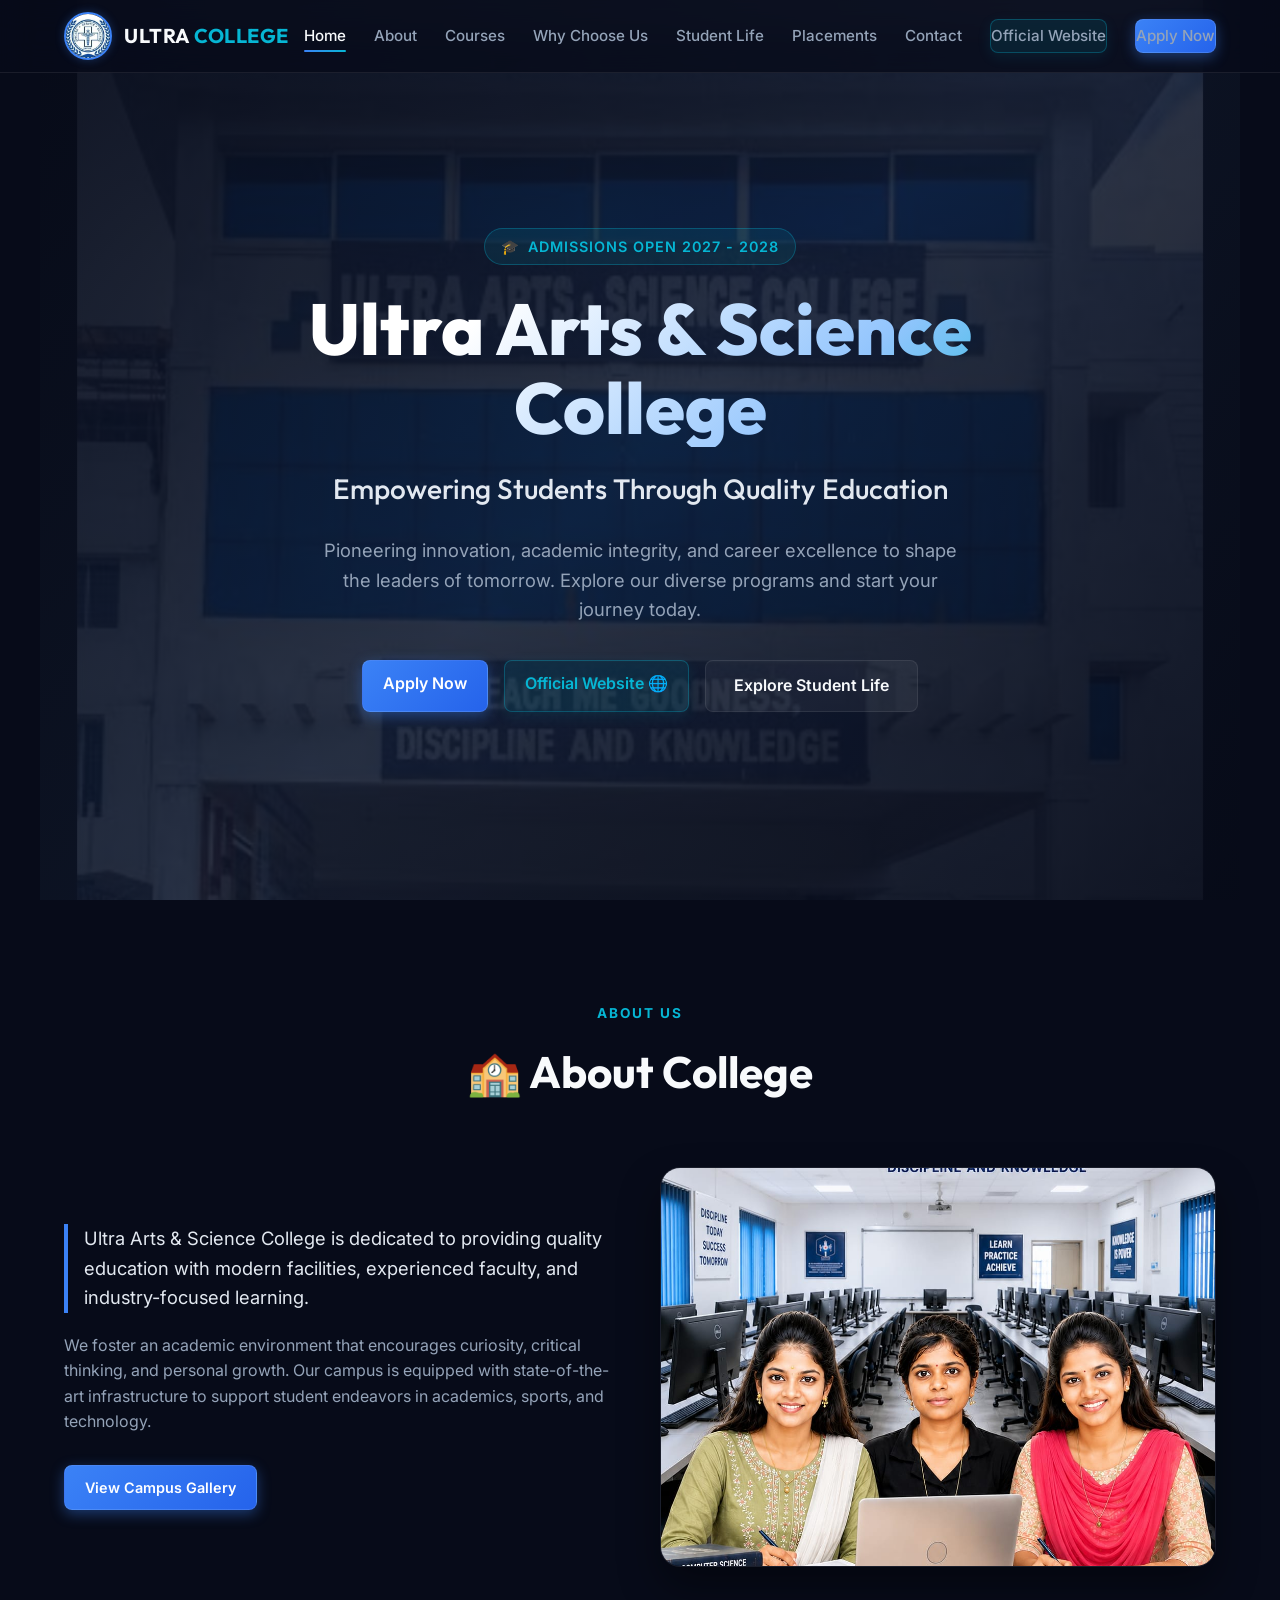
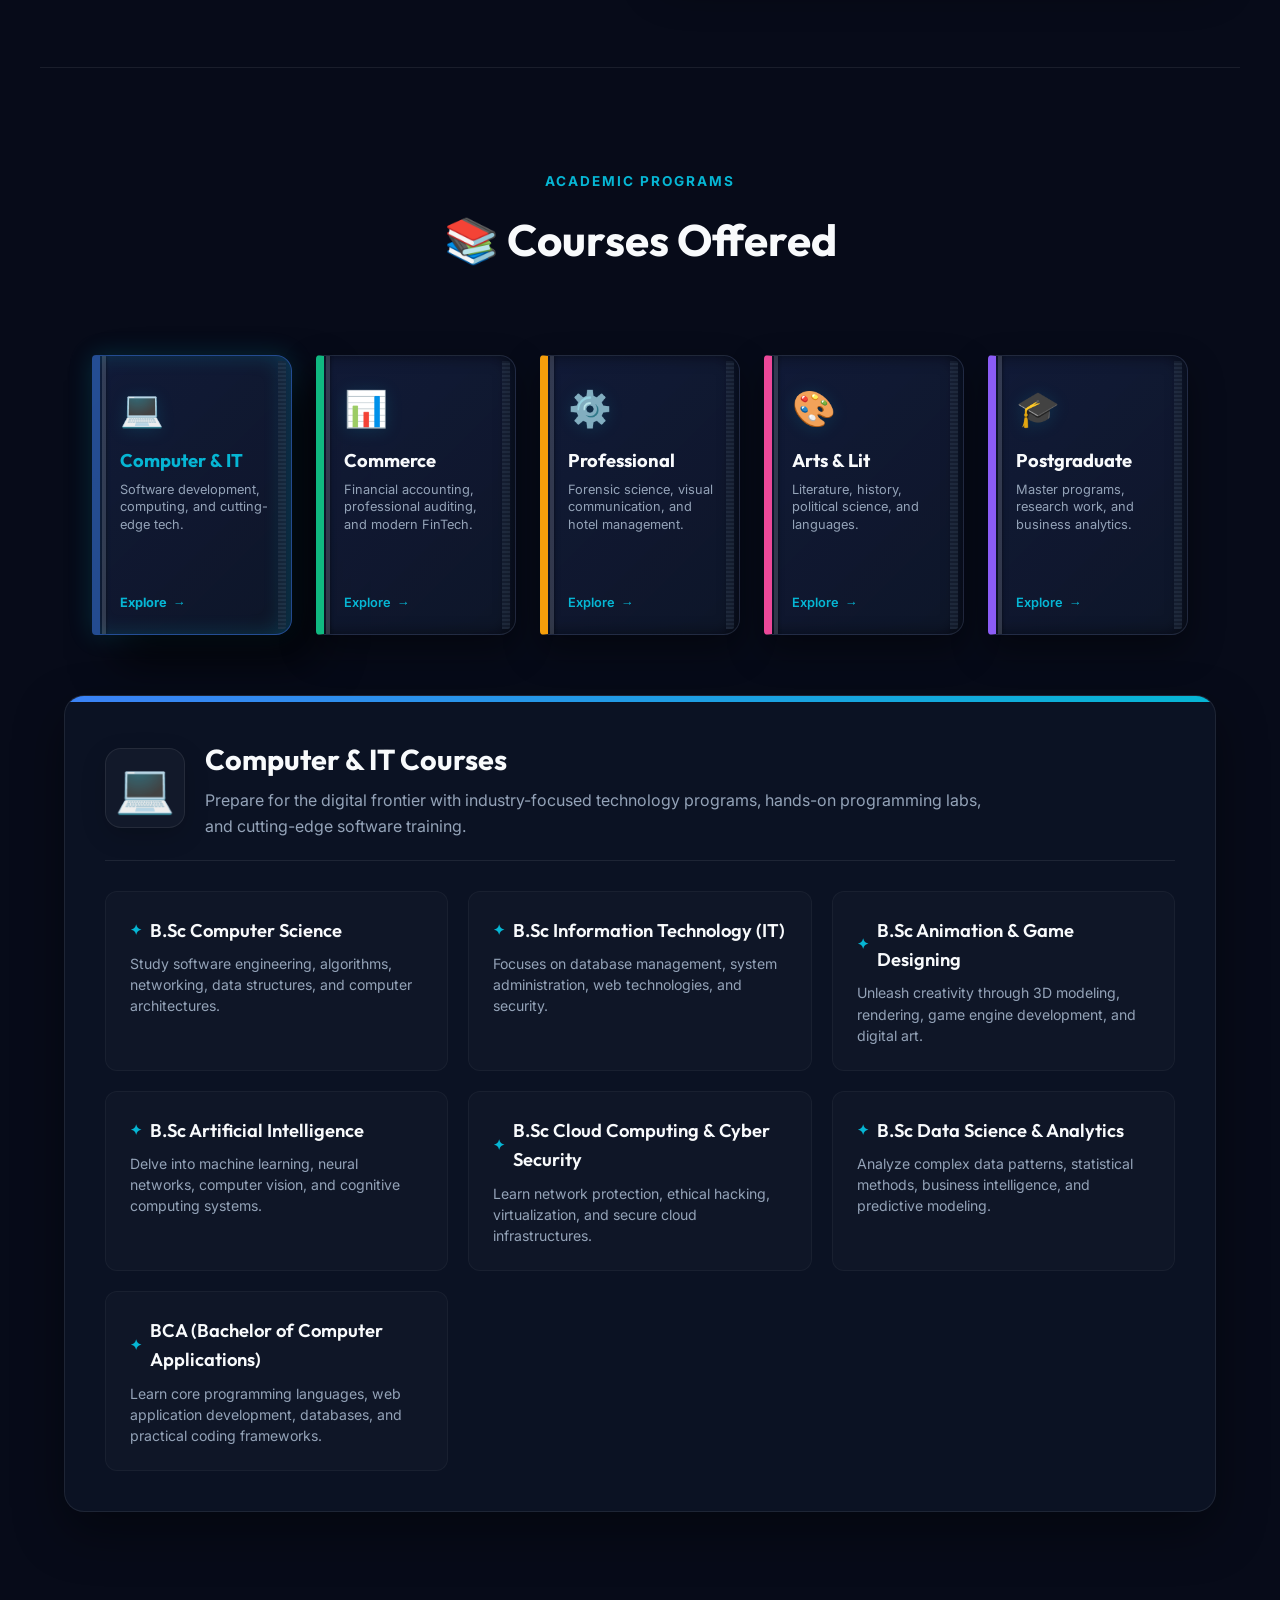
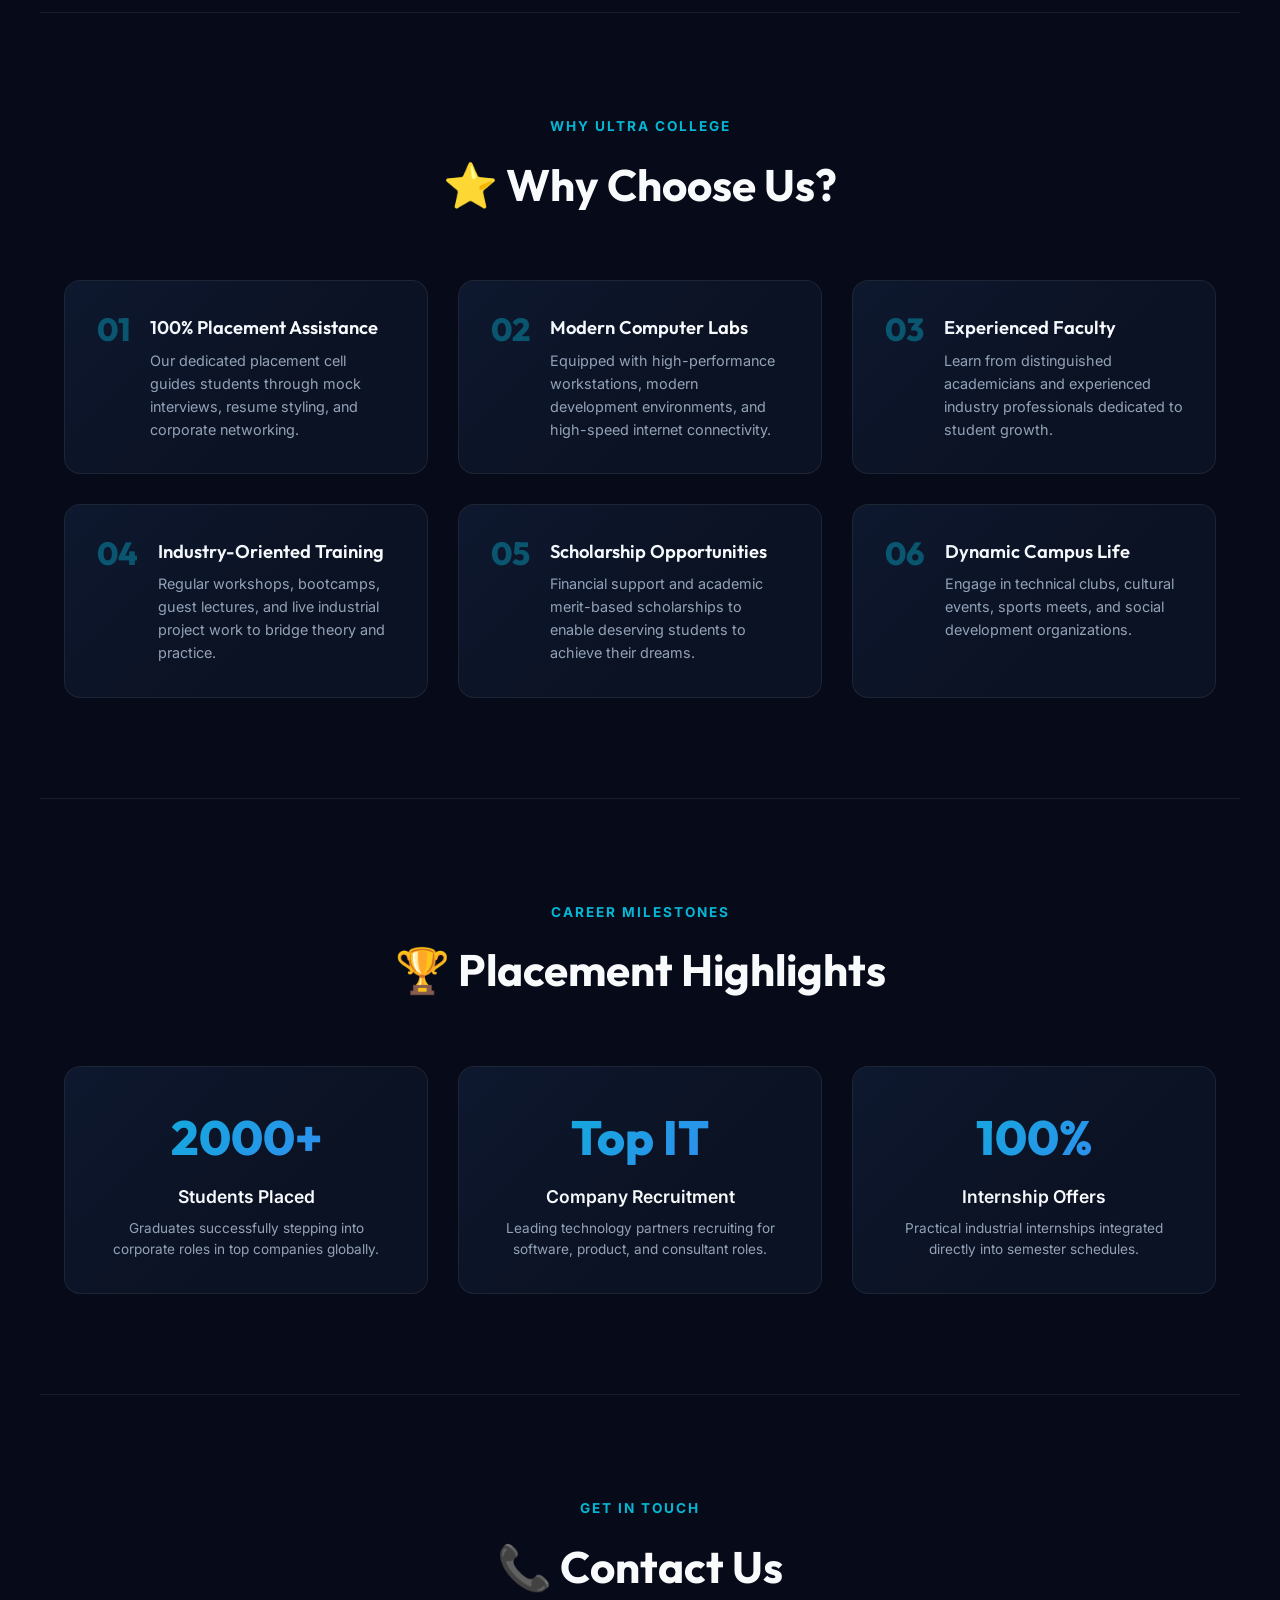
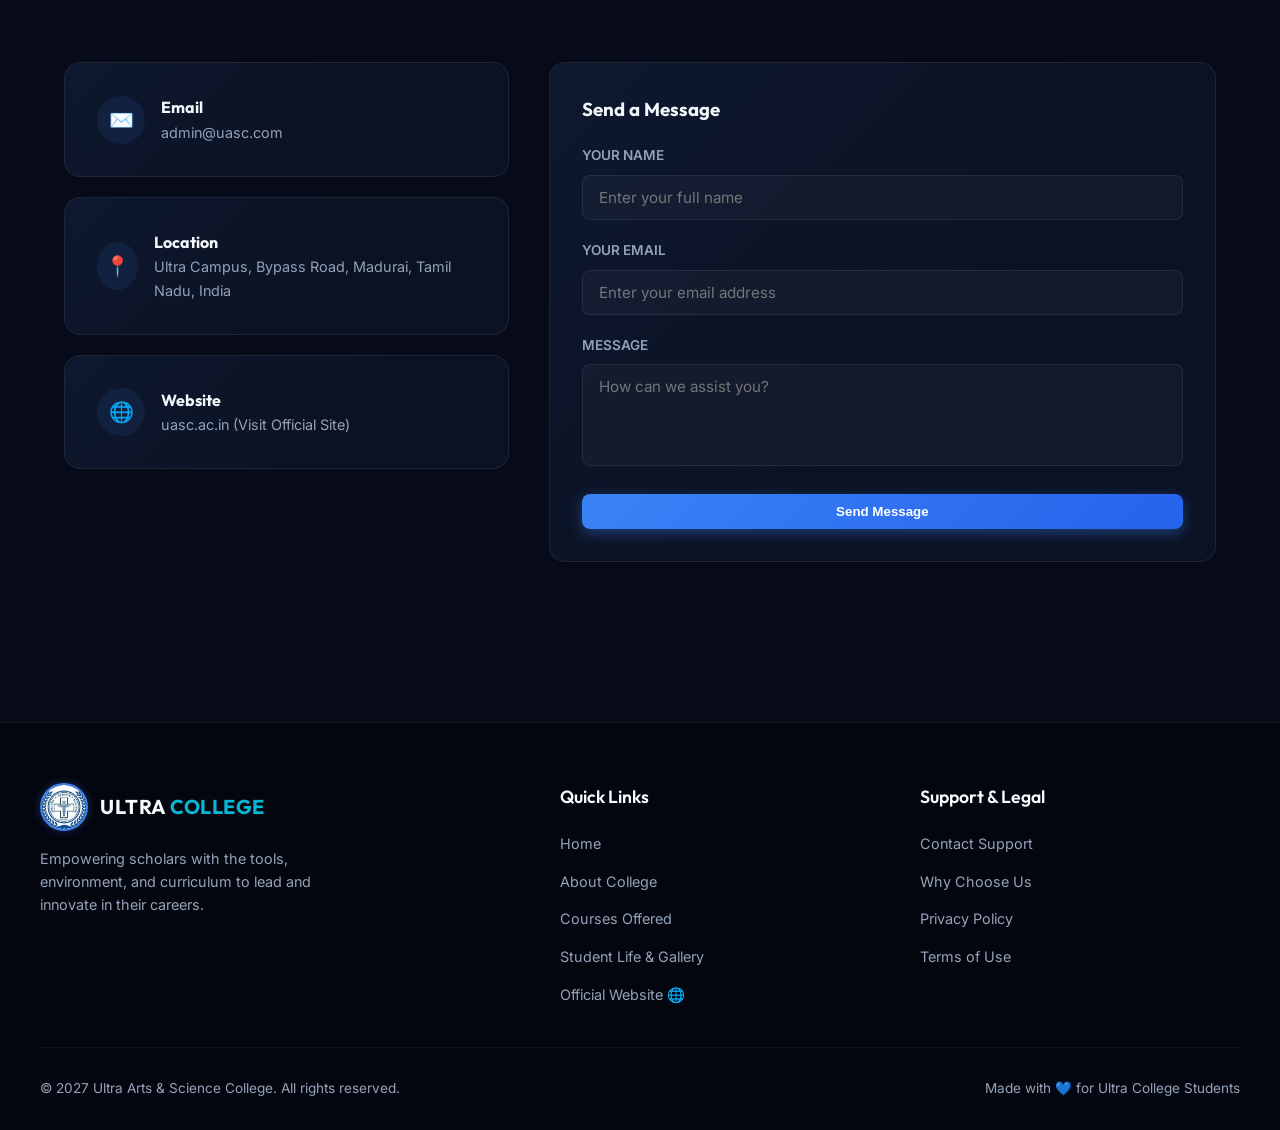
==== index.html @ ad986f78 "first commit" ====
<!DOCTYPE html>
<html lang="en">
<head>
    <meta charset="UTF-8">
    <meta name="viewport" content="width=device-width, initial-scale=1.0">
    <meta name="description" content="Welcome to Ultra Arts & Science College. Providing high-quality education, modern facilities, and excellent career opportunities. Apply now for admissions.">
    <title>Ultra Arts & Science College - Empowering Excellence</title>
    <link rel="stylesheet" href="style.css">
</head>
<body>

    <!-- Header Navigation -->
    <header>
        <div class="nav-container">
            <a href="index.html" class="logo-section">
                <img src="ultra logo.jpeg" alt="Ultra Arts & Science College Logo">
                <div class="college-name">ULTRA <span>COLLEGE</span></div>
            </a>
            
            <button class="menu-toggle" id="menuToggle" aria-label="Toggle Navigation Menu">
                <span></span>
                <span></span>
                <span></span>
            </button>
            
            <nav class="nav-links" id="navLinks">
                <a href="index.html" class="active">Home</a>
                <a href="#about">About</a>
                <a href="#courses">Courses</a>
                <a href="#why-choose-us">Why Choose Us</a>
                <a href="students.html">Student Life</a>
                <a href="#placements">Placements</a>
                <a href="#contact">Contact</a>
                <a href="https://uasc.ac.in" target="_blank" rel="noopener noreferrer" class="btn-website">Official Website</a>
                <a href="#" class="btn-cta open-modal-btn">Apply Now</a>
            </nav>
        </div>
    </header>
    <section class="hero" style="background-image: url('ultra background image .jpeg');" id="home">
        <div class="hero-overlay"></div>
        <div class="hero-content">
            <div class="hero-tag">
                <span>🎓</span> Admissions Open 2027 - 2028
            </div>
            <h1 class="hero-title">Ultra Arts & Science College</h1>
            <h2 class="hero-subtitle">Empowering Students Through Quality Education</h2>
            <p class="hero-desc">
                Pioneering innovation, academic integrity, and career excellence to shape the leaders of tomorrow. Explore our diverse programs and start your journey today.
            </p>
            <div class="hero-actions">
                <a href="#" class="btn-cta open-modal-btn">Apply Now</a>
                <a href="https://uasc.ac.in" target="_blank" rel="noopener noreferrer" class="btn-website">Official Website 🌐</a>
                <a href="students.html" class="btn-secondary">Explore Student Life</a>
            </div>
        </div>
    </section>

    <!-- About Section -->
    <section id="about">
        <div class="section-header">
            <span class="section-badge">About Us</span>
            <h2 class="section-title">🏫 About College</h2>
        </div>
        <div class="grid-2">
            <div class="about-content">
                <p class="about-highlight">
                    Ultra Arts & Science College is dedicated to providing quality education with modern facilities, experienced faculty, and industry-focused learning.
                </p>
                <p style="color: var(--text-muted);">
                    We foster an academic environment that encourages curiosity, critical thinking, and personal growth. Our campus is equipped with state-of-the-art infrastructure to support student endeavors in academics, sports, and technology.
                </p>
                <div style="margin-top: 10px;">
                    <a href="students.html" class="btn-cta" style="display: inline-block; font-size: 0.9rem;">View Campus Gallery</a>
                </div>
            </div>
            <div class="about-image-wrapper">
                <!-- Using students study image as a representative layout on the home page about section as well -->
                <img src="students study image .jpeg" alt="Students studying at Ultra College campus">
            </div>
        </div>
    </section>

    <!-- Courses Section -->
    <section id="courses" style="border-top: 1px solid var(--border-color);">
        <div class="section-header">
            <span class="section-badge">Academic Programs</span>
            <h2 class="section-title">📚 Courses Offered</h2>
        </div>
        <div class="courses-container">
            <!-- 3D Book Shelf -->
            <div class="book-shelf" id="bookShelf">
                <!-- Computer & IT -->
                <div class="book-page active" id="course-tab-computer-it" data-category="computer-it">
                    <div>
                        <div class="book-icon">💻</div>
                        <h3>Computer & IT</h3>
                        <p>Software development, computing, and cutting-edge tech.</p>
                    </div>
                    <button class="btn-page" aria-label="Explore Computer and IT Courses">
                        <span>Explore</span>
                    </button>
                </div>
                
                <!-- Commerce -->
                <div class="book-page" id="course-tab-commerce" data-category="commerce">
                    <div>
                        <div class="book-icon">📊</div>
                        <h3>Commerce</h3>
                        <p>Financial accounting, professional auditing, and modern FinTech.</p>
                    </div>
                    <button class="btn-page" aria-label="Explore Commerce Courses">
                        <span>Explore</span>
                    </button>
                </div>
                
                <!-- Professional -->
                <div class="book-page" id="course-tab-professional" data-category="professional">
                    <div>
                        <div class="book-icon">⚙️</div>
                        <h3>Professional</h3>
                        <p>Forensic science, visual communication, and hotel management.</p>
                    </div>
                    <button class="btn-page" aria-label="Explore Professional Courses">
                        <span>Explore</span>
                    </button>
                </div>
                
                <!-- Arts -->
                <div class="book-page" id="course-tab-arts" data-category="arts">
                    <div>
                        <div class="book-icon">🎨</div>
                        <h3>Arts & Lit</h3>
                        <p>Literature, history, political science, and languages.</p>
                    </div>
                    <button class="btn-page" aria-label="Explore Arts Courses">
                        <span>Explore</span>
                    </button>
                </div>
                
                <!-- Postgraduate -->
                <div class="book-page" id="course-tab-postgraduate" data-category="postgraduate">
                    <div>
                        <div class="book-icon">🎓</div>
                        <h3>Postgraduate</h3>
                        <p>Master programs, research work, and business analytics.</p>
                    </div>
                    <button class="btn-page" aria-label="Explore Postgraduate Courses">
                        <span>Explore</span>
                    </button>
                </div>
            </div>
            
            <!-- Details Showcase Area -->
            <div class="course-showcase-panel" id="courseShowcasePanel">
                <div class="showcase-header">
                    <div class="showcase-header-icon" id="showcaseHeaderIcon">💻</div>
                    <div class="showcase-header-text">
                        <h3 id="showcaseCategoryTitle">Computer & IT Courses</h3>
                        <p id="showcaseCategoryDesc">Prepare for the digital frontier with industry-focused technology programs, hands-on programming labs, and cutting-edge software training.</p>
                    </div>
                </div>
                <div class="showcase-grid animate-fade-in" id="showcaseGrid">
                    <div class="showcase-card">
                        <h4>B.Sc Computer Science</h4>
                        <p>Study software engineering, algorithms, networking, data structures, and computer architectures.</p>
                    </div>
                    <div class="showcase-card">
                        <h4>B.Sc Information Technology (IT)</h4>
                        <p>Focuses on database management, system administration, web technologies, and security.</p>
                    </div>
                    <div class="showcase-card">
                        <h4>B.Sc Animation & Game Designing</h4>
                        <p>Unleash creativity through 3D modeling, rendering, game engine development, and digital art.</p>
                    </div>
                    <div class="showcase-card">
                        <h4>B.Sc Artificial Intelligence</h4>
                        <p>Delve into machine learning, neural networks, computer vision, and cognitive computing systems.</p>
                    </div>
                    <div class="showcase-card">
                        <h4>B.Sc Cloud Computing & Cyber Security</h4>
                        <p>Learn network protection, ethical hacking, virtualization, and secure cloud infrastructures.</p>
                    </div>
                    <div class="showcase-card">
                        <h4>B.Sc Data Science & Analytics</h4>
                        <p>Analyze complex data patterns, statistical methods, business intelligence, and predictive modeling.</p>
                    </div>
                    <div class="showcase-card">
                        <h4>BCA (Bachelor of Computer Applications)</h4>
                        <p>Learn core programming languages, web application development, databases, and practical coding frameworks.</p>
                    </div>
                </div>
            </div>
        </div>
    </section>

    <!-- Why Choose Us Section -->
    <section id="why-choose-us" style="border-top: 1px solid var(--border-color);">
        <div class="section-header">
            <span class="section-badge">Why Ultra College</span>
            <h2 class="section-title">⭐ Why Choose Us?</h2>
        </div>
        <div class="grid-3">
            <div class="card feature-card">
                <div class="feature-number">01</div>
                <div>
                    <h3 class="feature-title">100% Placement Assistance</h3>
                    <p class="feature-desc">Our dedicated placement cell guides students through mock interviews, resume styling, and corporate networking.</p>
                </div>
            </div>
            <div class="card feature-card">
                <div class="feature-number">02</div>
                <div>
                    <h3 class="feature-title">Modern Computer Labs</h3>
                    <p class="feature-desc">Equipped with high-performance workstations, modern development environments, and high-speed internet connectivity.</p>
                </div>
            </div>
            <div class="card feature-card">
                <div class="feature-number">03</div>
                <div>
                    <h3 class="feature-title">Experienced Faculty</h3>
                    <p class="feature-desc">Learn from distinguished academicians and experienced industry professionals dedicated to student growth.</p>
                </div>
            </div>
            <div class="card feature-card">
                <div class="feature-number">04</div>
                <div>
                    <h3 class="feature-title">Industry-Oriented Training</h3>
                    <p class="feature-desc">Regular workshops, bootcamps, guest lectures, and live industrial project work to bridge theory and practice.</p>
                </div>
            </div>
            <div class="card feature-card">
                <div class="feature-number">05</div>
                <div>
                    <h3 class="feature-title">Scholarship Opportunities</h3>
                    <p class="feature-desc">Financial support and academic merit-based scholarships to enable deserving students to achieve their dreams.</p>
                </div>
            </div>
            <div class="card feature-card">
                <div class="feature-number">06</div>
                <div>
                    <h3 class="feature-title">Dynamic Campus Life</h3>
                    <p class="feature-desc">Engage in technical clubs, cultural events, sports meets, and social development organizations.</p>
                </div>
            </div>
        </div>
    </section>

    <!-- Placements Section -->
    <section id="placements" style="border-top: 1px solid var(--border-color);">
        <div class="section-header">
            <span class="section-badge">Career Milestones</span>
            <h2 class="section-title">🏆 Placement Highlights</h2>
        </div>
        <div class="grid-3">
            <div class="card stat-card">
                <div class="stat-number">2000+</div>
                <h3 class="stat-label">Students Placed</h3>
                <p class="stat-desc">Graduates successfully stepping into corporate roles in top companies globally.</p>
            </div>
            <div class="card stat-card">
                <div class="stat-number">Top IT</div>
                <h3 class="stat-label">Company Recruitment</h3>
                <p class="stat-desc">Leading technology partners recruiting for software, product, and consultant roles.</p>
            </div>
            <div class="card stat-card">
                <div class="stat-number">100%</div>
                <h3 class="stat-label">Internship Offers</h3>
                <p class="stat-desc">Practical industrial internships integrated directly into semester schedules.</p>
            </div>
        </div>
    </section>

    <!-- Contact Us Section -->
    <section id="contact" style="border-top: 1px solid var(--border-color); margin-bottom: 60px;">
        <div class="section-header">
            <span class="section-badge">Get In Touch</span>
            <h2 class="section-title">📞 Contact Us</h2>
        </div>
        <div class="contact-container">
            <div class="contact-info-list">
                <div class="card contact-item">
                    <div class="contact-icon">✉️</div>
                    <div class="contact-text">
                        <h5>Email</h5>
                        <p>admin@uasc.com</p>
                    </div>
                </div>
                <div class="card contact-item">
                    <div class="contact-icon">📍</div>
                    <div class="contact-text">
                        <h5>Location</h5>
                        <p>Ultra Campus, Bypass Road, Madurai, Tamil Nadu, India</p>
                    </div>
                </div>
                <a href="https://uasc.ac.in" target="_blank" rel="noopener noreferrer" class="card contact-item" style="text-decoration: none; display: flex; align-items: center; width: 100%;">
                    <div class="contact-icon">🌐</div>
                    <div class="contact-text">
                        <h5>Website</h5>
                        <p>uasc.ac.in (Visit Official Site)</p>
                    </div>
                </a>
            </div>
            
            <div class="card">
                <h3 style="font-family: var(--font-heading); margin-bottom: 20px;">Send a Message</h3>
                <form id="contactForm" onsubmit="event.preventDefault(); alert('Message sent successfully! Our help desk will respond shortly.'); this.reset();">
                    <div class="form-group">
                        <label class="form-label" for="contactName">Your Name</label>
                        <input type="text" id="contactName" class="form-input" placeholder="Enter your full name" required>
                    </div>
                    <div class="form-group">
                        <label class="form-label" for="contactEmail">Your Email</label>
                        <input type="email" id="contactEmail" class="form-input" placeholder="Enter your email address" required>
                    </div>
                    <div class="form-group">
                        <label class="form-label" for="contactMessage">Message</label>
                        <textarea id="contactMessage" class="form-input" rows="4" placeholder="How can we assist you?" style="resize: none;" required></textarea>
                    </div>
                    <button type="submit" class="btn-cta" style="width: 100%; border: none; cursor: pointer;">Send Message</button>
                </form>
            </div>
        </div>
    </section>

    <!-- Admission Application Modal -->
    <div class="modal" id="applyModal">
        <div class="modal-content">
            <button class="modal-close" id="closeModalBtn" aria-label="Close Application Dialog">&times;</button>
            <h3 class="modal-title">Apply for Admission</h3>
            <p class="modal-subtitle">Begin your future. Submit this brief application form and our advisory board will reach out.</p>
            <form id="admissionForm">
                <div class="form-group">
                    <label class="form-label" for="studentName">Candidate Name</label>
                    <input type="text" id="studentName" class="form-input" placeholder="Enter your full name" required>
                </div>
                <div class="form-group">
                    <label class="form-label" for="studentEmail">Email Address</label>
                    <input type="email" id="studentEmail" class="form-input" placeholder="candidate@example.com" required>
                </div>
                <div class="form-group">
                    <label class="form-label" for="studentPhone">Mobile Number</label>
                    <input type="tel" id="studentPhone" class="form-input" placeholder="+91 XXXXX XXXXX" required>
                </div>
                <div class="form-group">
                    <label class="form-label" for="studentCourse">Desired Course</label>
                    <select id="studentCourse" class="form-input" required style="background-color: #1e293b;">
                        <option value="" disabled selected>Select a program</option>
                        <option value="BCA">BCA (Computer Applications)</option>
                        <option value="B.Sc Computer Science">B.Sc Computer Science</option>
                        <option value="B.Com">B.Com (Commerce)</option>
                        <option value="BBA">BBA (Management)</option>
                    </select>
                </div>
                <button type="submit" class="btn-cta" style="width: 100%; border: none; cursor: pointer; margin-top: 10px;">Submit Application</button>
            </form>
        </div>
    </div>

    <!-- Footer -->
    <footer>
        <div class="footer-container">
            <div class="footer-brand">
                <a href="index.html" class="logo-section">
                    <img src="ultra logo.jpeg" alt="Ultra Arts & Science College Logo">
                    <div class="college-name">ULTRA <span>COLLEGE</span></div>
                </a>
                <p>Empowering scholars with the tools, environment, and curriculum to lead and innovate in their careers.</p>
            </div>
            
            <div class="footer-links">
                <h4>Quick Links</h4>
                <ul>
                    <li><a href="#home">Home</a></li>
                    <li><a href="#about">About College</a></li>
                    <li><a href="#courses">Courses Offered</a></li>
                    <li><a href="students.html">Student Life & Gallery</a></li>
                    <li><a href="https://uasc.ac.in" target="_blank" rel="noopener noreferrer">Official Website 🌐</a></li>
                </ul>
            </div>
            
            <div class="footer-links">
                <h4>Support & Legal</h4>
                <ul>
                    <li><a href="#contact">Contact Support</a></li>
                    <li><a href="#why-choose-us">Why Choose Us</a></li>
                    <li><a href="#">Privacy Policy</a></li>
                    <li><a href="#">Terms of Use</a></li>
                </ul>
            </div>
        </div>
        
        <div class="footer-bottom">
            <p>&copy; 2027 Ultra Arts & Science College. All rights reserved.</p>
            <p>Made with 💙 for Ultra College Students</p>
        </div>
    </footer>

    <script src="script.js"></script>
</body>
</html>
---- style.css ----
/* 
   Style sheet for Ultra Arts & Science College 
   Theme: Modern Premium Blue & Cyan Dark/Glassmorphic Hybrid
*/

@import url('https://fonts.googleapis.com/css2?family=Inter:wght@300;400;500;600;700&family=Outfit:wght@400;500;600;700;800&display=swap');

:root {
    --bg-dark: #070b19;
    --bg-card: rgba(15, 23, 42, 0.65);
    --border-color: rgba(255, 255, 255, 0.08);
    --primary: #3b82f6;
    --primary-hover: #2563eb;
    --accent: #06b6d4;
    --accent-glow: rgba(6, 182, 212, 0.15);
    --text-main: #f8fafc;
    --text-muted: #94a3b8;
    --font-heading: 'Outfit', sans-serif;
    --font-body: 'Inter', sans-serif;
    --transition-smooth: all 0.3s cubic-bezier(0.4, 0, 0.2, 1);
}

* {
    margin: 0;
    padding: 0;
    box-sizing: border-box;
    scroll-behavior: smooth;
}

body {
    font-family: var(--font-body);
    background-color: var(--bg-dark);
    color: var(--text-main);
    overflow-x: hidden;
    line-height: 1.6;
}

/* Custom Scrollbar */
::-webkit-scrollbar {
    width: 10px;
}
::-webkit-scrollbar-track {
    background: var(--bg-dark);
}
::-webkit-scrollbar-thumb {
    background: #1e293b;
    border-radius: 5px;
}
::-webkit-scrollbar-thumb:hover {
    background: var(--primary);
}

/* Header & Navigation */
header {
    position: fixed;
    top: 0;
    left: 0;
    width: 100%;
    z-index: 1000;
    background: rgba(7, 11, 25, 0.8);
    backdrop-filter: blur(16px);
    -webkit-backdrop-filter: blur(16px);
    border-bottom: 1px solid var(--border-color);
    padding: 12px 0;
    transition: var(--transition-smooth);
}

.nav-container {
    max-width: 1200px;
    margin: 0 auto;
    display: flex;
    justify-content: space-between;
    align-items: center;
    padding: 0 24px;
}

.logo-section {
    display: flex;
    align-items: center;
    gap: 12px;
    text-decoration: none;
}

.logo-section img {
    height: 48px;
    width: 48px;
    border-radius: 50%;
    object-fit: cover;
    border: 2px solid var(--primary);
    box-shadow: 0 0 10px rgba(59, 130, 246, 0.3);
}

.college-name {
    font-family: var(--font-heading);
    font-weight: 700;
    font-size: 1.25rem;
    color: var(--text-main);
    letter-spacing: 0.5px;
}

.college-name span {
    color: var(--accent);
}

.nav-links {
    display: flex;
    gap: 28px;
    align-items: center;
}

.nav-links a {
    text-decoration: none;
    color: var(--text-muted);
    font-weight: 500;
    font-size: 0.95rem;
    transition: var(--transition-smooth);
    position: relative;
    padding: 4px 0;
}

.nav-links a:hover,
.nav-links a.active {
    color: var(--text-main);
}

.nav-links a::after {
    content: '';
    position: absolute;
    bottom: 0;
    left: 0;
    width: 0;
    height: 2px;
    background: linear-gradient(90deg, var(--primary), var(--accent));
    transition: var(--transition-smooth);
    border-radius: 2px;
}

.nav-links a:hover::after,
.nav-links a.active::after {
    width: 100%;
}

.btn-cta {
    background: linear-gradient(135deg, var(--primary) 0%, var(--primary-hover) 100%);
    color: white;
    padding: 10px 20px;
    border-radius: 8px;
    font-weight: 600;
    text-decoration: none;
    box-shadow: 0 4px 14px rgba(59, 130, 246, 0.4);
    transition: var(--transition-smooth);
    border: 1px solid rgba(255, 255, 255, 0.1);
}

.btn-cta:hover {
    transform: translateY(-2px);
    box-shadow: 0 6px 20px rgba(59, 130, 246, 0.6);
}

/* Mobile Menu Button */
.menu-toggle {
    display: none;
    flex-direction: column;
    gap: 6px;
    cursor: pointer;
    background: none;
    border: none;
    padding: 4px;
}

.menu-toggle span {
    display: block;
    width: 25px;
    height: 3px;
    background-color: var(--text-main);
    border-radius: 3px;
    transition: var(--transition-smooth);
}

/* Hero Section */
.hero {
    position: relative;
    min-height: 100vh;
    display: flex;
    align-items: center;
    justify-content: center;
    padding: 120px 24px 80px;
    background-size: cover;
    background-position: center;
    background-repeat: no-repeat;
    background-attachment: fixed;
}

.hero-overlay {
    position: absolute;
    top: 0;
    left: 0;
    width: 100%;
    height: 100%;
    background: linear-gradient(
        135deg,
        rgba(7, 11, 25, 0.95) 0%,
        rgba(15, 23, 42, 0.85) 50%,
        rgba(7, 11, 25, 0.95) 100%
    );
    z-index: 1;
}

.hero-content {
    position: relative;
    z-index: 2;
    max-width: 900px;
    text-align: center;
}

.hero-tag {
    display: inline-flex;
    align-items: center;
    gap: 8px;
    background: rgba(6, 182, 212, 0.1);
    border: 1px solid rgba(6, 182, 212, 0.3);
    padding: 6px 16px;
    border-radius: 100px;
    color: var(--accent);
    font-weight: 600;
    font-size: 0.9rem;
    margin-bottom: 24px;
    text-transform: uppercase;
    letter-spacing: 1px;
    animation: pulseGlow 3s infinite;
}

.hero-title {
    font-family: var(--font-heading);
    font-size: clamp(2.5rem, 6vw, 4.5rem);
    font-weight: 800;
    line-height: 1.1;
    margin-bottom: 20px;
    background: linear-gradient(135deg, #ffffff 30%, #93c5fd 70%, var(--accent) 100%);
    -webkit-background-clip: text;
    -webkit-text-fill-color: transparent;
}

.hero-subtitle {
    font-family: var(--font-heading);
    font-size: clamp(1.2rem, 3vw, 1.75rem);
    color: #e2e8f0;
    margin-bottom: 24px;
    font-weight: 500;
}

.hero-desc {
    font-size: clamp(1rem, 2vw, 1.15rem);
    color: var(--text-muted);
    max-width: 650px;
    margin: 0 auto 36px;
}

.hero-actions {
    display: flex;
    gap: 16px;
    justify-content: center;
    flex-wrap: wrap;
}

.btn-secondary {
    background: rgba(255, 255, 255, 0.05);
    color: var(--text-main);
    padding: 12px 28px;
    border-radius: 8px;
    font-weight: 600;
    text-decoration: none;
    border: 1px solid var(--border-color);
    transition: var(--transition-smooth);
}

.btn-secondary:hover {
    background: rgba(255, 255, 255, 0.1);
    border-color: rgba(255, 255, 255, 0.2);
    transform: translateY(-2px);
}

.btn-website {
    background: rgba(6, 182, 212, 0.1);
    color: var(--accent);
    padding: 10px 20px;
    border-radius: 8px;
    font-weight: 600;
    text-decoration: none;
    border: 1px solid rgba(6, 182, 212, 0.3);
    transition: var(--transition-smooth);
    box-shadow: 0 4px 14px rgba(6, 182, 212, 0.1);
}

.btn-website:hover {
    background: rgba(6, 182, 212, 0.2);
    border-color: var(--accent);
    color: var(--text-main);
    transform: translateY(-2px);
    box-shadow: 0 6px 20px rgba(6, 182, 212, 0.3);
}

/* Sections */
section {
    padding: 100px 24px;
    max-width: 1200px;
    margin: 0 auto;
    position: relative;
}

.section-header {
    text-align: center;
    margin-bottom: 60px;
}

.section-badge {
    color: var(--accent);
    text-transform: uppercase;
    font-size: 0.85rem;
    font-weight: 700;
    letter-spacing: 2px;
    display: inline-block;
    margin-bottom: 12px;
}

.section-title {
    font-family: var(--font-heading);
    font-size: clamp(2rem, 4vw, 2.75rem);
    font-weight: 700;
}

/* Glassmorphism Cards */
.grid-2 {
    display: grid;
    grid-template-columns: repeat(2, 1fr);
    gap: 40px;
    align-items: center;
}

.grid-3 {
    display: grid;
    grid-template-columns: repeat(3, 1fr);
    gap: 30px;
}

.grid-4 {
    display: grid;
    grid-template-columns: repeat(4, 1fr);
    gap: 24px;
}

.card {
    background: var(--bg-card);
    border: 1px solid var(--border-color);
    border-radius: 16px;
    padding: 32px;
    transition: var(--transition-smooth);
    position: relative;
    overflow: hidden;
    backdrop-filter: blur(8px);
    -webkit-backdrop-filter: blur(8px);
}

.card::before {
    content: '';
    position: absolute;
    top: 0;
    left: 0;
    width: 100%;
    height: 100%;
    background: linear-gradient(135deg, rgba(59, 130, 246, 0.05), transparent 60%);
    pointer-events: none;
}

.card:hover {
    transform: translateY(-6px);
    border-color: rgba(59, 130, 246, 0.3);
    box-shadow: 0 12px 30px rgba(0, 0, 0, 0.3), 0 0 1px 1px rgba(59, 130, 246, 0.15) inset;
}

/* About Section Custom styles */
.about-image-wrapper {
    position: relative;
    border-radius: 20px;
    overflow: hidden;
    box-shadow: 0 20px 40px rgba(0, 0, 0, 0.4);
    border: 1px solid var(--border-color);
    height: 400px;
}

.about-image-wrapper img {
    width: 100%;
    height: 100%;
    object-fit: cover;
    transition: transform 0.8s ease;
}

.about-image-wrapper:hover img {
    transform: scale(1.05);
}

.about-content {
    display: flex;
    flex-direction: column;
    gap: 20px;
}

.about-highlight {
    font-size: 1.15rem;
    color: #e2e8f0;
    border-left: 4px solid var(--primary);
    padding-left: 16px;
}

/* Courses styles */
.course-card {
    display: flex;
    flex-direction: column;
    justify-content: space-between;
    height: 100%;
}

.course-icon {
    font-size: 2.5rem;
    margin-bottom: 20px;
    background: rgba(255, 255, 255, 0.03);
    width: 60px;
    height: 60px;
    display: flex;
    align-items: center;
    justify-content: center;
    border-radius: 12px;
    border: 1px solid var(--border-color);
    color: var(--accent);
}

.course-title {
    font-family: var(--font-heading);
    font-size: 1.35rem;
    font-weight: 600;
    margin-bottom: 12px;
    color: var(--text-main);
}

.course-desc {
    color: var(--text-muted);
    font-size: 0.95rem;
    margin-bottom: 20px;
}

.course-meta {
    font-size: 0.85rem;
    font-weight: 600;
    color: var(--accent);
    text-transform: uppercase;
    letter-spacing: 1px;
}

/* 3D Book Courses Styling */
.courses-container {
    display: flex;
    flex-direction: column;
    gap: 40px;
    width: 100%;
}

.book-shelf {
    perspective: 1500px;
    display: flex;
    justify-content: center;
    gap: 24px;
    flex-wrap: wrap;
    padding: 20px 0;
}

.book-page {
    position: relative;
    width: 200px;
    height: 280px;
    background: linear-gradient(135deg, rgba(21, 32, 66, 0.75) 0%, rgba(15, 23, 42, 0.9) 100%);
    border: 1px solid rgba(255, 255, 255, 0.08);
    border-left: 8px solid var(--primary);
    border-radius: 4px 16px 16px 4px;
    padding: 24px 20px;
    cursor: pointer;
    transform-style: preserve-3d;
    transform-origin: left center;
    transition: transform 0.6s cubic-bezier(0.25, 1, 0.3, 1), box-shadow 0.6s, border-color 0.3s;
    display: flex;
    flex-direction: column;
    justify-content: space-between;
    box-shadow: 0 15px 35px rgba(0, 0, 0, 0.4), -5px 0 15px rgba(0, 0, 0, 0.5) inset;
}

/* Left spine highlight */
.book-page::after {
    content: '';
    position: absolute;
    top: 0;
    left: 2px;
    width: 4px;
    height: 100%;
    background: rgba(255, 255, 255, 0.15);
    box-shadow: 1px 0 3px rgba(0, 0, 0, 0.3);
    pointer-events: none;
}

/* Page edge lines (inside book) */
.book-page::before {
    content: '';
    position: absolute;
    top: 5px;
    right: 5px;
    width: 8px;
    height: calc(100% - 10px);
    background: repeating-linear-gradient(to bottom, #1e293b, #1e293b 2px, #334155 2px, #334155 4px);
    border-radius: 0 2px 2px 0;
    opacity: 0.5;
    pointer-events: none;
}

.book-page .book-icon {
    font-size: 2.2rem;
    color: var(--accent);
    margin-bottom: 12px;
    filter: drop-shadow(0 2px 8px var(--accent-glow));
    transition: transform 0.4s ease;
}

.book-page h3 {
    font-family: var(--font-heading);
    font-size: 1.15rem;
    font-weight: 700;
    line-height: 1.3;
    color: var(--text-main);
    margin-bottom: 8px;
}

.book-page p {
    font-size: 0.8rem;
    color: var(--text-muted);
    line-height: 1.4;
}

.book-page .btn-page {
    font-size: 0.8rem;
    font-weight: 600;
    color: var(--accent);
    display: inline-flex;
    align-items: center;
    gap: 6px;
    background: none;
    border: none;
    padding: 0;
    cursor: pointer;
    margin-top: 15px;
    transition: color 0.3s;
}

.book-page .btn-page span {
    font-family: var(--font-body);
}

.book-page .btn-page::after {
    content: ' →';
    display: inline-block;
    transition: transform 0.3s;
}

/* Hover States */
.book-page:hover {
    transform: rotateY(-25deg) translateZ(10px);
    border-color: rgba(59, 130, 246, 0.4);
    box-shadow: 20px 20px 40px rgba(0, 0, 0, 0.6), -5px 0 15px rgba(59, 130, 246, 0.1) inset;
}

.book-page:hover .book-icon {
    transform: scale(1.1) rotate(-5deg);
}

.book-page:hover .btn-page {
    color: var(--text-main);
}

.book-page:hover .btn-page::after {
    transform: translateX(4px);
}

/* Active State */
.book-page.active {
    transform: rotateY(-30deg) translateZ(15px);
    border-color: rgba(6, 182, 212, 0.5);
    box-shadow: 25px 25px 45px rgba(0, 0, 0, 0.7), -8px 0 20px rgba(6, 182, 212, 0.2) inset, 0 0 25px rgba(6, 182, 212, 0.2);
}

.book-page.active h3 {
    color: var(--accent);
}

.book-page.active .btn-page {
    color: var(--accent);
    font-weight: 700;
}

/* Spine Colors for Visual Separation */
.book-page:nth-child(1) { border-left-color: #3b82f6; } /* Computer: Blue */
.book-page:nth-child(2) { border-left-color: #10b981; } /* Commerce: Green */
.book-page:nth-child(3) { border-left-color: #f59e0b; } /* Professional: Orange */
.book-page:nth-child(4) { border-left-color: #ec4899; } /* Arts: Pink */
.book-page:nth-child(5) { border-left-color: #8b5cf6; } /* Postgraduate: Purple */

.book-page.active:nth-child(1) { border-color: rgba(59, 130, 246, 0.5); }
.book-page.active:nth-child(2) { border-color: rgba(16, 185, 129, 0.5); }
.book-page.active:nth-child(3) { border-color: rgba(245, 158, 11, 0.5); }
.book-page.active:nth-child(4) { border-color: rgba(236, 72, 153, 0.5); }
.book-page.active:nth-child(5) { border-color: rgba(139, 92, 246, 0.5); }

/* Course Showcase Area */
.course-showcase-panel {
    background: var(--bg-card);
    border: 1px solid var(--border-color);
    border-radius: 20px;
    padding: 40px;
    min-height: 250px;
    position: relative;
    overflow: hidden;
    backdrop-filter: blur(12px);
    -webkit-backdrop-filter: blur(12px);
    transition: opacity 0.5s ease, transform 0.5s ease;
    box-shadow: 0 20px 50px rgba(0, 0, 0, 0.4);
}

.course-showcase-panel::before {
    content: '';
    position: absolute;
    top: 0;
    left: 0;
    width: 100%;
    height: 6px;
    background: linear-gradient(90deg, var(--primary), var(--accent));
}

.showcase-header {
    display: flex;
    align-items: center;
    gap: 20px;
    margin-bottom: 30px;
    padding-bottom: 20px;
    border-bottom: 1px solid var(--border-color);
}

.showcase-header-icon {
    font-size: 3rem;
    width: 80px;
    height: 80px;
    background: rgba(255, 255, 255, 0.03);
    border: 1px solid var(--border-color);
    border-radius: 16px;
    display: flex;
    align-items: center;
    justify-content: center;
    box-shadow: 0 8px 24px rgba(0, 0, 0, 0.2);
}

.showcase-header-text h3 {
    font-family: var(--font-heading);
    font-size: 1.8rem;
    font-weight: 700;
    color: var(--text-main);
    margin-bottom: 6px;
}

.showcase-header-text p {
    color: var(--text-muted);
    font-size: 1rem;
    max-width: 800px;
}

.showcase-grid {
    display: grid;
    grid-template-columns: repeat(auto-fill, minmax(280px, 1fr));
    gap: 20px;
    opacity: 1;
    transition: opacity 0.4s ease;
}

.showcase-card {
    background: rgba(255, 255, 255, 0.02);
    border: 1px solid rgba(255, 255, 255, 0.04);
    border-radius: 12px;
    padding: 24px;
    transition: var(--transition-smooth);
}

.showcase-card:hover {
    background: rgba(255, 255, 255, 0.04);
    border-color: rgba(59, 130, 246, 0.2);
    transform: translateY(-4px);
    box-shadow: 0 10px 20px rgba(0, 0, 0, 0.2);
}

.showcase-card h4 {
    font-family: var(--font-heading);
    font-size: 1.15rem;
    font-weight: 600;
    color: var(--text-main);
    margin-bottom: 8px;
    display: flex;
    align-items: center;
    gap: 8px;
}

.showcase-card h4::before {
    content: '✦';
    color: var(--accent);
    font-size: 0.9rem;
}

.showcase-card p {
    color: var(--text-muted);
    font-size: 0.88rem;
    line-height: 1.5;
}

/* Animations */
@keyframes fadeInUp {
    from {
        opacity: 0;
        transform: translateY(20px);
    }
    to {
        opacity: 1;
        transform: translateY(0);
    }
}

.animate-fade-in {
    animation: fadeInUp 0.5s forwards ease-out;
}

/* Responsive adjustments for book styling */
@media (max-width: 992px) {
    .book-shelf {
        gap: 20px;
    }
    .book-page {
        width: calc(33.333% - 14px);
        height: 260px;
        padding: 20px 16px;
    }
}

@media (max-width: 768px) {
    .book-shelf {
        gap: 16px;
    }
    .book-page {
        width: calc(50% - 8px);
        height: 240px;
    }
    .course-showcase-panel {
        padding: 24px;
    }
    .showcase-header {
        flex-direction: column;
        align-items: flex-start;
        gap: 12px;
    }
    .showcase-header-icon {
        width: 60px;
        height: 60px;
        font-size: 2.2rem;
        border-radius: 12px;
    }
}

@media (max-width: 576px) {
    .book-page {
        width: 100%;
        height: auto;
        min-height: 130px;
        flex-direction: row;
        align-items: center;
        gap: 20px;
        padding: 20px;
        transform-origin: top center;
        border-left: none;
        border-top: 8px solid var(--primary);
        border-radius: 12px;
    }
    
    .book-page:nth-child(1) { border-top-color: #3b82f6; border-left: none; }
    .book-page:nth-child(2) { border-top-color: #10b981; border-left: none; }
    .book-page:nth-child(3) { border-top-color: #f59e0b; border-left: none; }
    .book-page:nth-child(4) { border-top-color: #ec4899; border-left: none; }
    .book-page:nth-child(5) { border-top-color: #8b5cf6; border-left: none; }
    
    .book-page::before {
        right: auto;
        left: 5px;
        bottom: 5px;
        top: auto;
        width: calc(100% - 10px);
        height: 6px;
        background: repeating-linear-gradient(to right, #1e293b, #1e293b 2px, #334155 2px, #334155 4px);
        border-radius: 0 0 2px 2px;
    }
    
    .book-page::after {
        left: 0;
        top: 2px;
        width: 100%;
        height: 4px;
        background: rgba(255, 255, 255, 0.15);
    }
    
    .book-page:hover {
        transform: translateY(-5px);
        box-shadow: 0 12px 25px rgba(0, 0, 0, 0.4);
    }
    
    .book-page.active {
        transform: translateY(-5px) scale(1.02);
    }
    
    .book-page .book-icon {
        margin-bottom: 0;
        font-size: 2.5rem;
    }
    
    .book-page .btn-page {
        margin-top: 0;
    }
}

/* Why Choose Us & Placements List styles */
.feature-card {
    display: flex;
    gap: 20px;
    align-items: flex-start;
}

.feature-number {
    font-family: var(--font-heading);
    font-size: 2rem;
    font-weight: 800;
    color: rgba(6, 182, 212, 0.4);
    line-height: 1;
}

.feature-title {
    font-family: var(--font-heading);
    font-weight: 600;
    font-size: 1.15rem;
    margin-bottom: 6px;
}

.feature-desc {
    color: var(--text-muted);
    font-size: 0.9rem;
}

.stat-card {
    text-align: center;
}

.stat-number {
    font-family: var(--font-heading);
    font-size: 3rem;
    font-weight: 800;
    background: linear-gradient(135deg, var(--accent) 0%, var(--primary) 100%);
    -webkit-background-clip: text;
    -webkit-text-fill-color: transparent;
    margin-bottom: 8px;
}

.stat-label {
    font-weight: 600;
    font-size: 1.1rem;
    color: var(--text-main);
    margin-bottom: 6px;
}

.stat-desc {
    color: var(--text-muted);
    font-size: 0.85rem;
}

/* Students Page Custom Styling */
.students-hero {
    min-height: 50vh !important;
    padding-top: 140px !important;
}

.students-featured {
    margin-top: -60px;
    z-index: 10;
    position: relative;
}

.featured-grid {
    display: grid;
    grid-template-columns: 1.2fr 0.8fr;
    gap: 40px;
    align-items: center;
}

.students-main-img-wrapper {
    position: relative;
    border-radius: 24px;
    overflow: hidden;
    border: 1px solid var(--border-color);
    box-shadow: 0 30px 60px rgba(0, 0, 0, 0.5);
    height: 480px;
}

.students-main-img-wrapper img {
    width: 100%;
    height: 100%;
    object-fit: cover;
}

.students-main-img-wrapper::after {
    content: '';
    position: absolute;
    bottom: 0;
    left: 0;
    width: 100%;
    height: 40%;
    background: linear-gradient(to top, rgba(7, 11, 25, 0.9), transparent);
}

.image-caption {
    position: absolute;
    bottom: 24px;
    left: 24px;
    right: 24px;
    z-index: 2;
}

.image-caption h4 {
    font-family: var(--font-heading);
    font-size: 1.5rem;
    font-weight: 700;
    color: white;
}

.image-caption p {
    color: var(--accent);
    font-size: 0.9rem;
    font-weight: 500;
}

.testimonial-carousel {
    display: flex;
    flex-direction: column;
    gap: 24px;
}

.testimonial-card {
    background: rgba(15, 23, 42, 0.4);
    border: 1px solid var(--border-color);
    padding: 24px;
    border-radius: 16px;
}

.testimonial-text {
    font-style: italic;
    color: #cbd5e1;
    font-size: 0.95rem;
    margin-bottom: 16px;
}

.testimonial-user {
    display: flex;
    align-items: center;
    gap: 12px;
}

.user-avatar {
    width: 40px;
    height: 40px;
    border-radius: 50%;
    background: var(--primary);
    color: white;
    display: flex;
    align-items: center;
    justify-content: center;
    font-weight: 700;
    font-size: 0.9rem;
}

.user-info h5 {
    font-weight: 600;
    font-size: 0.9rem;
}

.user-info p {
    font-size: 0.75rem;
    color: var(--text-muted);
}

/* Contact Details Cards */
.contact-container {
    display: grid;
    grid-template-columns: 1fr 1.5fr;
    gap: 40px;
}

.contact-info-list {
    display: flex;
    flex-direction: column;
    gap: 20px;
}

.contact-item {
    display: flex;
    gap: 16px;
    align-items: center;
}

.contact-icon {
    width: 48px;
    height: 48px;
    border-radius: 50%;
    background: rgba(59, 130, 246, 0.1);
    color: var(--primary);
    display: flex;
    align-items: center;
    justify-content: center;
    font-size: 1.25rem;
}

.contact-text h5 {
    font-family: var(--font-heading);
    font-size: 1rem;
    color: var(--text-main);
}

.contact-text p {
    color: var(--text-muted);
    font-size: 0.9rem;
}

/* Modal Form styling (Apply Now) */
.modal {
    position: fixed;
    top: 0;
    left: 0;
    width: 100%;
    height: 100%;
    background: rgba(2, 6, 23, 0.85);
    backdrop-filter: blur(12px);
    -webkit-backdrop-filter: blur(12px);
    z-index: 2000;
    display: flex;
    align-items: center;
    justify-content: center;
    opacity: 0;
    pointer-events: none;
    transition: var(--transition-smooth);
}

.modal.active {
    opacity: 1;
    pointer-events: auto;
}

.modal-content {
    background: #0f172a;
    border: 1px solid var(--border-color);
    border-radius: 24px;
    width: 100%;
    max-width: 500px;
    padding: 40px;
    position: relative;
    transform: translateY(20px);
    transition: var(--transition-smooth);
}

.modal.active .modal-content {
    transform: translateY(0);
}

.modal-close {
    position: absolute;
    top: 20px;
    right: 20px;
    background: none;
    border: none;
    font-size: 1.5rem;
    color: var(--text-muted);
    cursor: pointer;
    transition: var(--transition-smooth);
}

.modal-close:hover {
    color: var(--text-main);
}

.modal-title {
    font-family: var(--font-heading);
    font-size: 1.75rem;
    font-weight: 700;
    margin-bottom: 8px;
}

.modal-subtitle {
    color: var(--text-muted);
    font-size: 0.9rem;
    margin-bottom: 24px;
}

.form-group {
    margin-bottom: 20px;
}

.form-label {
    display: block;
    font-size: 0.85rem;
    font-weight: 600;
    color: var(--text-muted);
    margin-bottom: 8px;
    text-transform: uppercase;
}

.form-input {
    width: 100%;
    background: rgba(255, 255, 255, 0.03);
    border: 1px solid var(--border-color);
    border-radius: 8px;
    padding: 12px 16px;
    color: white;
    font-family: var(--font-body);
    font-size: 0.95rem;
    transition: var(--transition-smooth);
}

.form-input:focus {
    outline: none;
    border-color: var(--primary);
    box-shadow: 0 0 0 3px rgba(59, 130, 246, 0.15);
}

/* Footer styling */
footer {
    border-top: 1px solid var(--border-color);
    background: #04060f;
    padding: 60px 24px 30px;
}

.footer-container {
    max-width: 1200px;
    margin: 0 auto;
    display: grid;
    grid-template-columns: 1.5fr 1fr 1fr;
    gap: 40px;
    margin-bottom: 40px;
}

.footer-brand {
    display: flex;
    flex-direction: column;
    gap: 16px;
}

.footer-brand .logo-section {
    align-self: flex-start;
}

.footer-brand p {
    color: var(--text-muted);
    font-size: 0.9rem;
    max-width: 320px;
}

.footer-links h4 {
    font-family: var(--font-heading);
    font-size: 1.1rem;
    font-weight: 600;
    margin-bottom: 20px;
}

.footer-links ul {
    list-style: none;
    display: flex;
    flex-direction: column;
    gap: 12px;
}

.footer-links a {
    text-decoration: none;
    color: var(--text-muted);
    font-size: 0.9rem;
    transition: var(--transition-smooth);
}

.footer-links a:hover {
    color: var(--primary);
    padding-left: 4px;
}

.footer-bottom {
    max-width: 1200px;
    margin: 0 auto;
    border-top: 1px solid rgba(255, 255, 255, 0.05);
    padding-top: 30px;
    display: flex;
    justify-content: space-between;
    align-items: center;
    color: var(--text-muted);
    font-size: 0.85rem;
}

/* Animations */
@keyframes pulseGlow {
    0%, 100% {
        box-shadow: 0 0 0 0 rgba(6, 182, 212, 0.2);
    }
    50% {
        box-shadow: 0 0 15px 4px rgba(6, 182, 212, 0.4);
    }
}

/* Responsive Breakpoints */
@media (max-width: 1024px) {
    .grid-3 {
        grid-template-columns: repeat(2, 1fr);
    }
    .grid-4 {
        grid-template-columns: repeat(2, 1fr);
    }
    .featured-grid {
        grid-template-columns: 1fr;
    }
    .students-main-img-wrapper {
        height: 380px;
    }
}

@media (max-width: 768px) {
    header {
        padding: 16px 0;
    }
    .nav-links {
        position: fixed;
        top: 73px;
        left: -100%;
        width: 100%;
        height: calc(100vh - 73px);
        background: rgba(7, 11, 25, 0.98);
        backdrop-filter: blur(16px);
        flex-direction: column;
        justify-content: center;
        gap: 32px;
        transition: var(--transition-smooth);
        z-index: 999;
    }
    
    .nav-links.active {
        left: 0;
    }
    
    .menu-toggle {
        display: flex;
    }
    
    /* Toggle active state */
    .menu-toggle.active span:nth-child(1) {
        transform: rotate(45deg) translate(6px, 6px);
    }
    .menu-toggle.active span:nth-child(2) {
        opacity: 0;
    }
    .menu-toggle.active span:nth-child(3) {
        transform: rotate(-45deg) translate(6px, -6px);
    }
    
    .grid-2 {
        grid-template-columns: 1fr;
        gap: 30px;
    }
    
    .about-image-wrapper {
        height: 300px;
        order: -1;
    }
    
    .contact-container {
        grid-template-columns: 1fr;
    }
    
    .footer-container {
        grid-template-columns: 1fr;
        gap: 30px;
    }
    
    .footer-bottom {
        flex-direction: column;
        gap: 15px;
        text-align: center;
    }
}

@media (max-width: 480px) {
    .grid-3, .grid-4 {
        grid-template-columns: 1fr;
    }
    .hero {
        padding-top: 100px;
    }
    .hero-actions {
        flex-direction: column;
        width: 100%;
    }
    .btn-cta, .btn-secondary, .btn-website {
        width: 100%;
        text-align: center;
    }
    .modal-content {
        padding: 24px;
    }
}
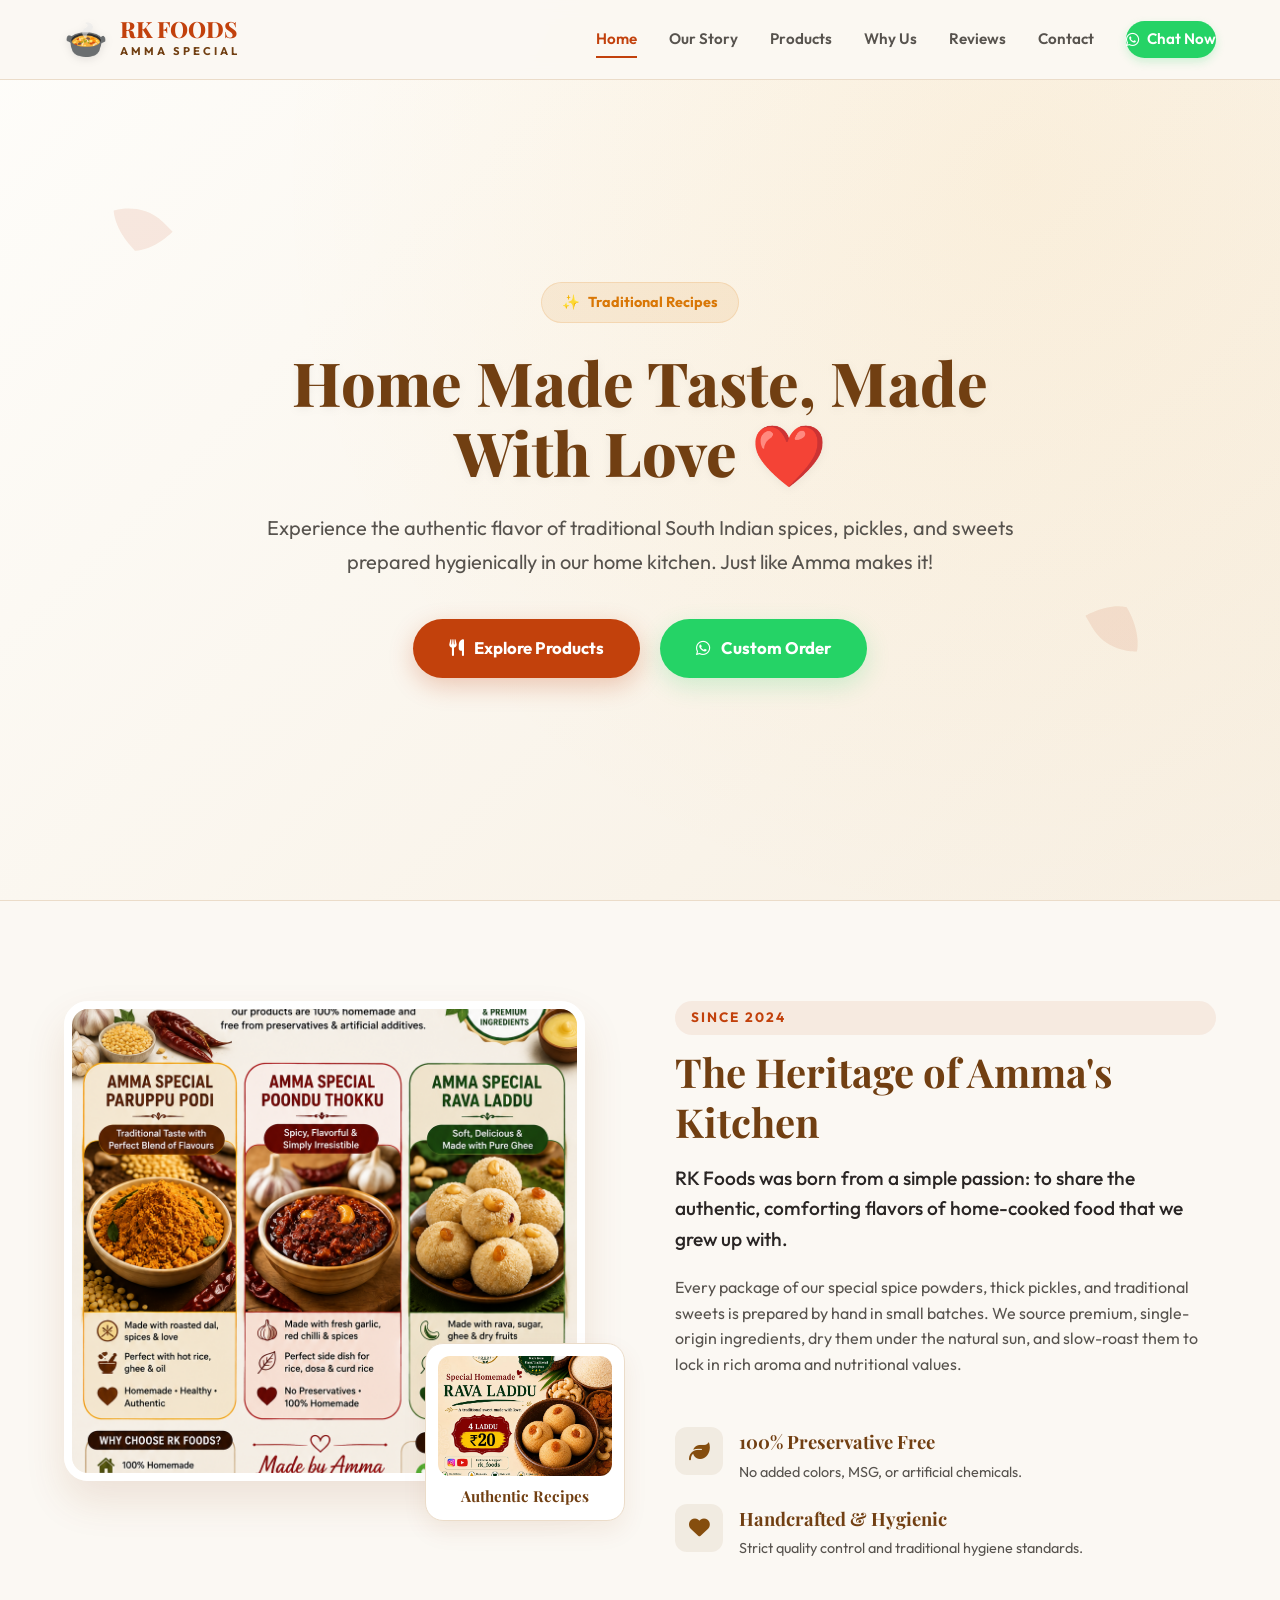
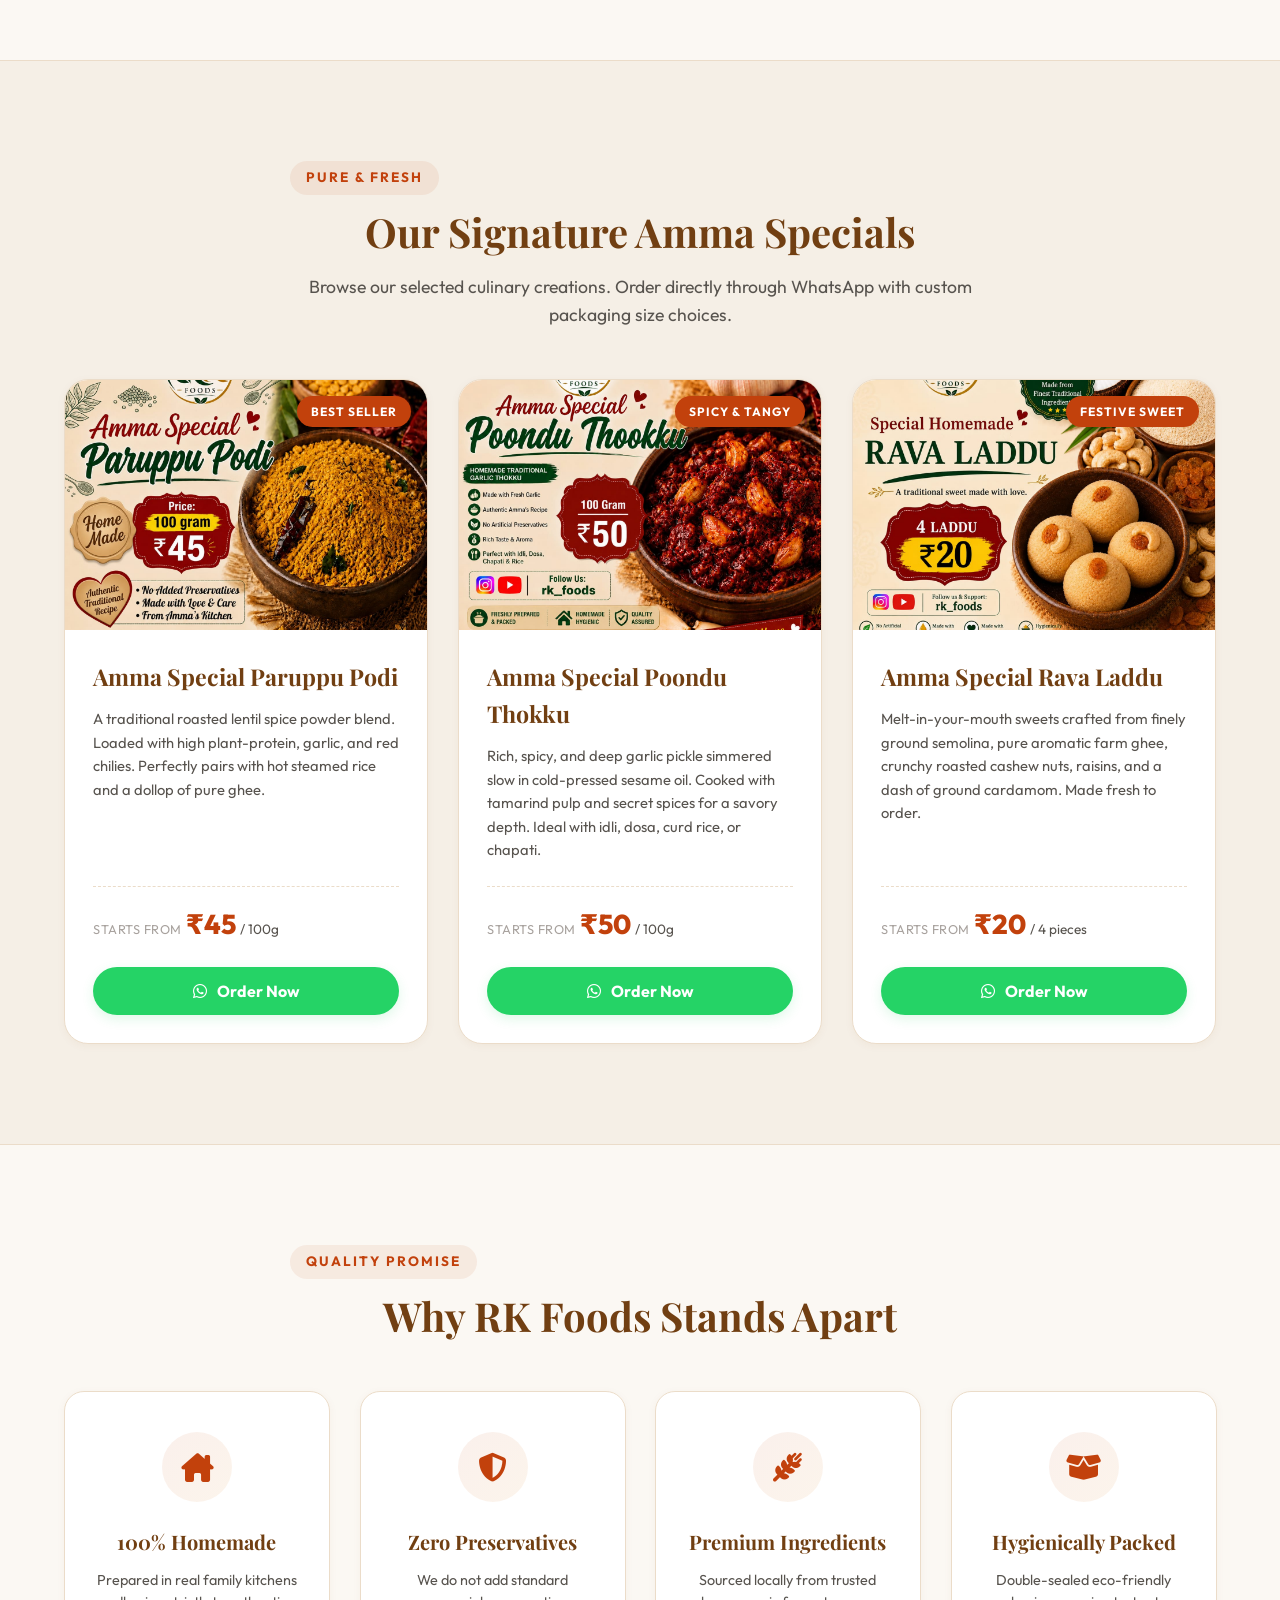
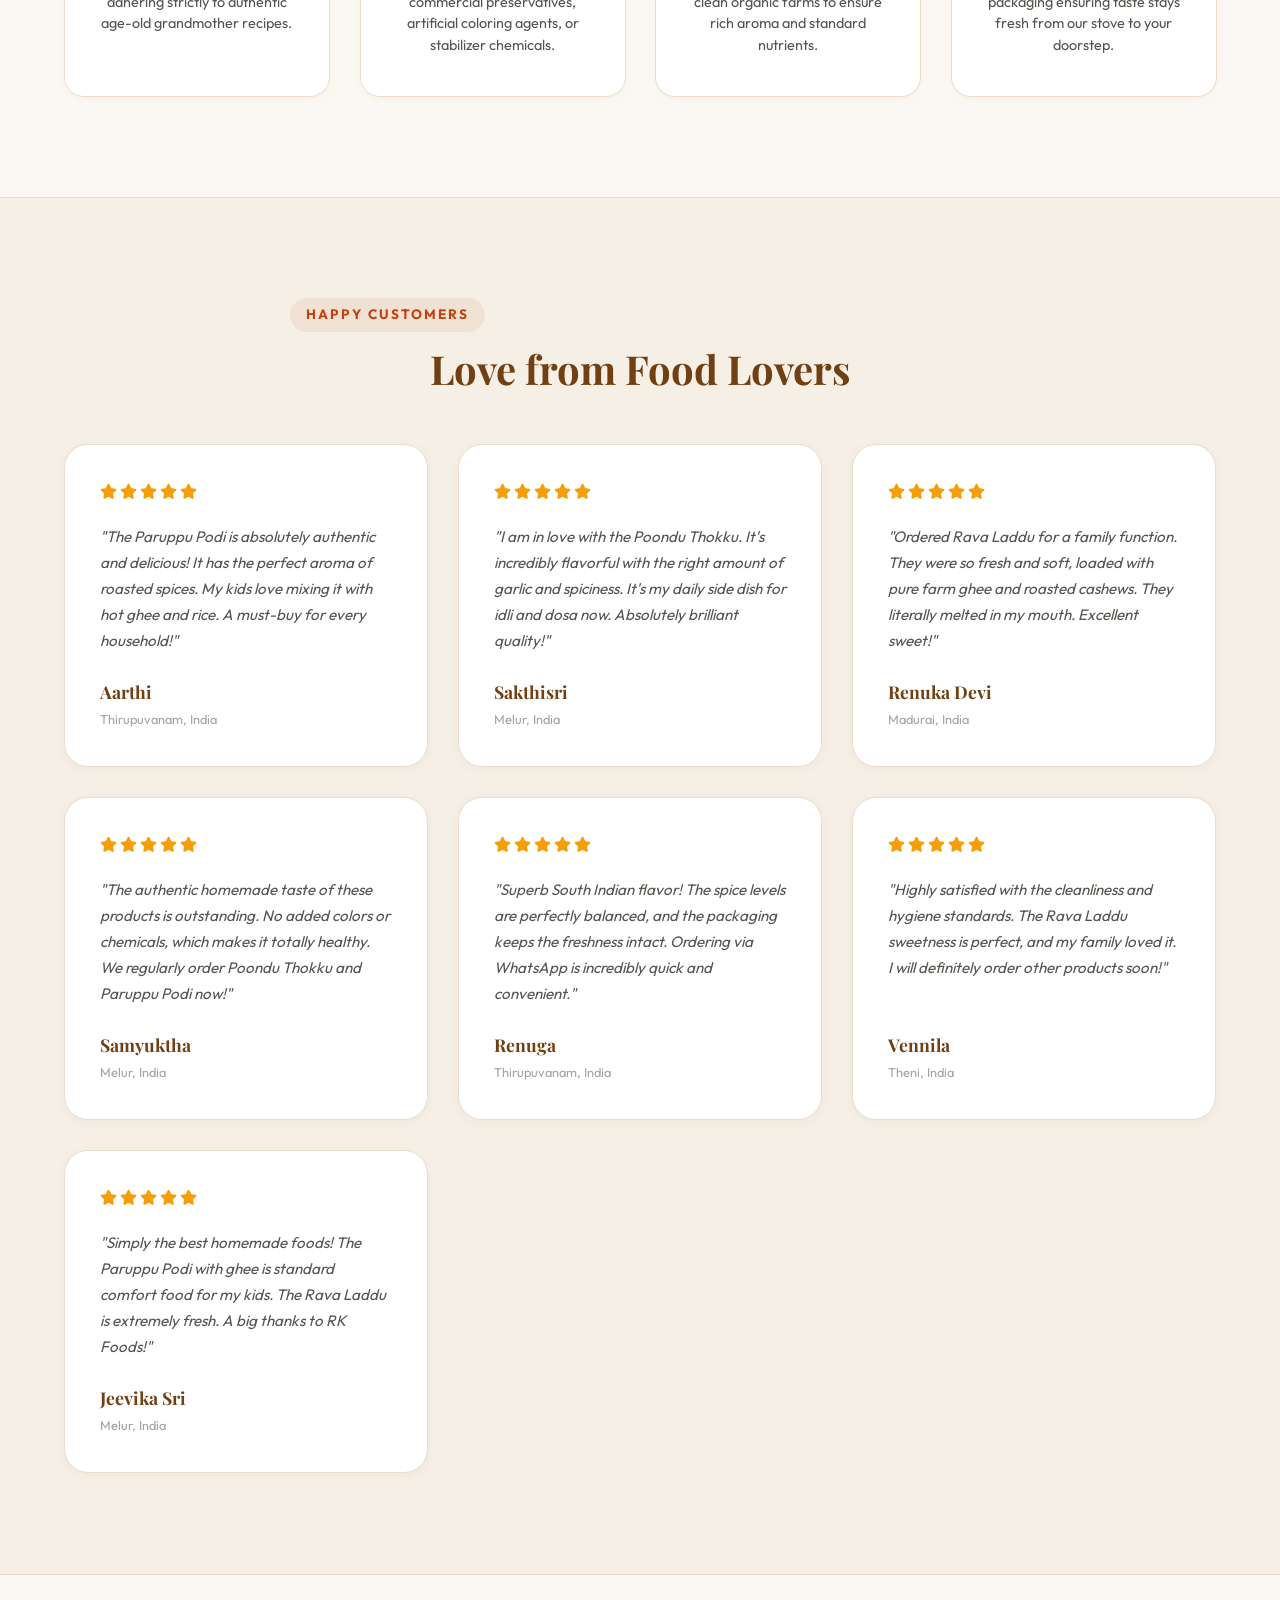
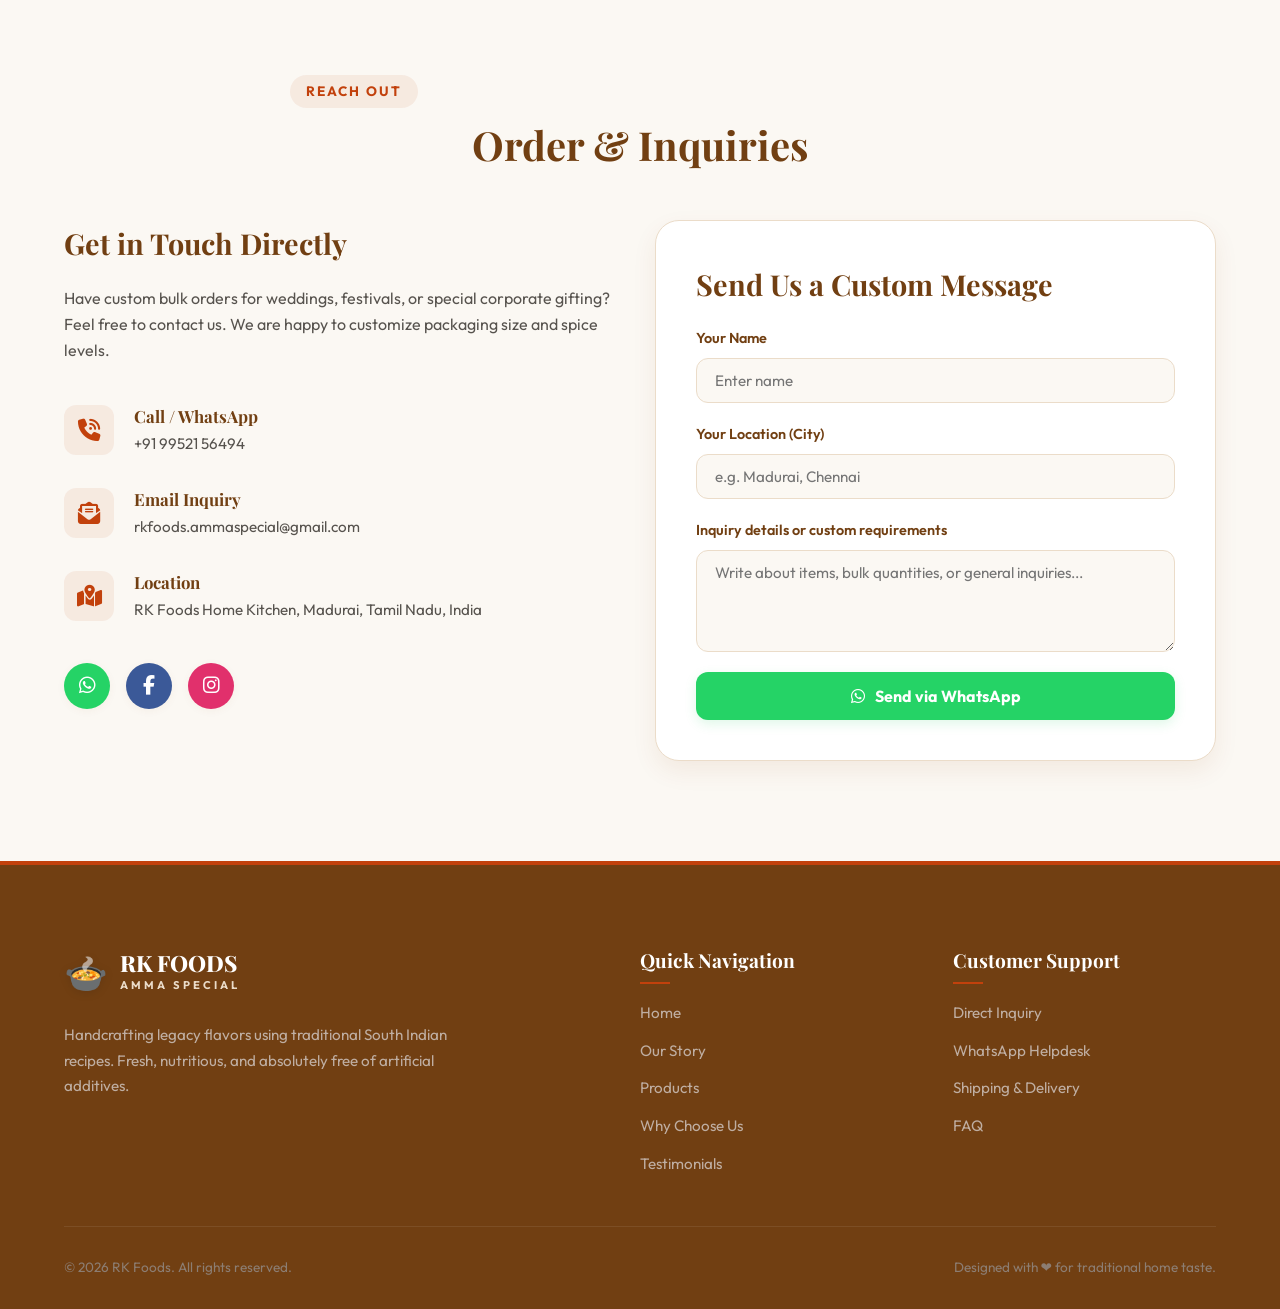
==== commit 1851be51: "third commit" ====
--- a/index.html
+++ b/index.html
@@ -3,18 +3,28 @@
 <head>
     <meta charset="UTF-8">
     <meta name="viewport" content="width=device-width, initial-scale=1.0">
-    <meta name="description" content="Welcome to Ultra Arts & Science College. Providing high-quality education, modern facilities, and excellent career opportunities. Apply now for admissions.">
-    <title>Ultra Arts & Science College - Empowering Excellence</title>
+    <meta name="description" content="RK Foods - Amma Special. Traditional homemade Indian spice powders, pickles, and sweets. Handcrafted with love, pure ingredients, and no preservatives. Order online via WhatsApp.">
+    <title>RK Foods - Amma Special | Homemade Taste, Made with Love</title>
+    <!-- Google Fonts -->
+    <link rel="preconnect" href="https://fonts.googleapis.com">
+    <link rel="preconnect" href="https://fonts.gstatic.com" crossorigin>
+    <link href="https://fonts.googleapis.com/css2?family=Outfit:wght@300;400;500;600;700;800&family=Playfair+Display:ital,wght@0,400;0,600;0,700;0,800;1,400&display=swap" rel="stylesheet">
+    <!-- FontAwesome for Premium Icons -->
+    <link rel="stylesheet" href="https://cdnjs.cloudflare.com/ajax/libs/font-awesome/6.4.0/css/all.min.css">
+    <!-- Main Style Sheet -->
     <link rel="stylesheet" href="style.css">
 </head>
 <body>
 
-    <!-- Header Navigation -->
-    <header>
+    <!-- Header / Navigation -->
+    <header class="header" id="navbar">
         <div class="nav-container">
-            <a href="index.html" class="logo-section">
-                <img src="ultra logo.jpeg" alt="Ultra Arts & Science College Logo">
-                <div class="college-name">ULTRA <span>COLLEGE</span></div>
+            <a href="#home" class="logo-section">
+                <span class="logo-icon">🍲</span>
+                <div class="logo-text">
+                    <span class="brand-name">RK FOODS</span>
+                    <span class="sub-brand">AMMA SPECIAL</span>
+                </div>
             </a>
             
             <button class="menu-toggle" id="menuToggle" aria-label="Toggle Navigation Menu">
@@ -24,377 +34,536 @@
             </button>
             
             <nav class="nav-links" id="navLinks">
-                <a href="index.html" class="active">Home</a>
-                <a href="#about">About</a>
-                <a href="#courses">Courses</a>
-                <a href="#why-choose-us">Why Choose Us</a>
-                <a href="students.html">Student Life</a>
-                <a href="#placements">Placements</a>
+                <a href="#home" class="active">Home</a>
+                <a href="#story">Our Story</a>
+                <a href="#products">Products</a>
+                <a href="#features">Why Us</a>
+                <a href="#reviews">Reviews</a>
                 <a href="#contact">Contact</a>
-                <a href="https://uasc.ac.in" target="_blank" rel="noopener noreferrer" class="btn-website">Official Website</a>
-                <a href="#" class="btn-cta open-modal-btn">Apply Now</a>
+                <a href="https://wa.me/919952156494" target="_blank" rel="noopener noreferrer" class="btn-whatsapp-nav">
+                    <i class="fab fa-whatsapp"></i> Chat Now
+                </a>
             </nav>
         </div>
     </header>
-    <section class="hero" style="background-image: url('ultra background image .jpeg');" id="home">
+
+    <!-- Hero Section -->
+    <section class="hero" id="home">
         <div class="hero-overlay"></div>
         <div class="hero-content">
-            <div class="hero-tag">
-                <span>🎓</span> Admissions Open 2027 - 2028
-            </div>
-            <h1 class="hero-title">Ultra Arts & Science College</h1>
-            <h2 class="hero-subtitle">Empowering Students Through Quality Education</h2>
-            <p class="hero-desc">
-                Pioneering innovation, academic integrity, and career excellence to shape the leaders of tomorrow. Explore our diverse programs and start your journey today.
+            <div class="badge-hero">
+                <span class="badge-icon">✨</span> Traditional Recipes
+            </div>
+            <h1 class="hero-title">Home Made Taste, Made With Love ❤️</h1>
+            <p class="hero-description">
+                Experience the authentic flavor of traditional South Indian spices, pickles, and sweets prepared hygienically in our home kitchen. Just like Amma makes it!
             </p>
             <div class="hero-actions">
-                <a href="#" class="btn-cta open-modal-btn">Apply Now</a>
-                <a href="https://uasc.ac.in" target="_blank" rel="noopener noreferrer" class="btn-website">Official Website 🌐</a>
-                <a href="students.html" class="btn-secondary">Explore Student Life</a>
-            </div>
+                <a href="#products" class="btn-primary">
+                    <i class="fas fa-utensils"></i> Explore Products
+                </a>
+                <a href="https://wa.me/919952156494?text=Hello%20RK%20Foods%2C%20I%20would%20like%20to%20place%20an%20order." target="_blank" rel="noopener noreferrer" class="btn-secondary">
+                    <i class="fab fa-whatsapp"></i> Custom Order
+                </a>
+            </div>
+        </div>
+        <div class="hero-decorations">
+            <div class="spice-leaf leaf-1"></div>
+            <div class="spice-leaf leaf-2"></div>
         </div>
     </section>
 
-    <!-- About Section -->
-    <section id="about">
-        <div class="section-header">
-            <span class="section-badge">About Us</span>
-            <h2 class="section-title">🏫 About College</h2>
-        </div>
-        <div class="grid-2">
-            <div class="about-content">
-                <p class="about-highlight">
-                    Ultra Arts & Science College is dedicated to providing quality education with modern facilities, experienced faculty, and industry-focused learning.
+    <!-- Brand Story Section -->
+    <section class="story-section" id="story">
+        <div class="container">
+            <div class="grid-layout grid-2">
+                <div class="story-image-container">
+                    <div class="image-stack">
+                        <!-- Main brand image -->
+                        <img src="rk foods image.png" alt="RK Foods Signature Dishes" class="main-img img-reveal">
+                        <!-- Small floating card image -->
+                        <div class="floating-img-card">
+                            <img src="rk foods amma special foods .jpeg" alt="Amma cooking fresh special ingredients">
+                            <div class="card-caption">Authentic Recipes</div>
+                        </div>
+                    </div>
+                </div>
+                <div class="story-text-container">
+                    <span class="section-tag">Since 2024</span>
+                    <h2 class="section-title">The Heritage of Amma's Kitchen</h2>
+                    <p class="paragraph-text lead-text">
+                        RK Foods was born from a simple passion: to share the authentic, comforting flavors of home-cooked food that we grew up with. 
+                    </p>
+                    <p class="paragraph-text text-muted">
+                        Every package of our special spice powders, thick pickles, and traditional sweets is prepared by hand in small batches. We source premium, single-origin ingredients, dry them under the natural sun, and slow-roast them to lock in rich aroma and nutritional values. 
+                    </p>
+                    <div class="story-highlights">
+                        <div class="highlight-item">
+                            <div class="highlight-icon"><i class="fas fa-leaf"></i></div>
+                            <div class="highlight-desc">
+                                <h4>100% Preservative Free</h4>
+                                <p>No added colors, MSG, or artificial chemicals.</p>
+                            </div>
+                        </div>
+                        <div class="highlight-item">
+                            <div class="highlight-icon"><i class="fas fa-heart"></i></div>
+                            <div class="highlight-desc">
+                                <h4>Handcrafted & Hygienic</h4>
+                                <p>Strict quality control and traditional hygiene standards.</p>
+                            </div>
+                        </div>
+                    </div>
+                </div>
+            </div>
+        </div>
+    </section>
+
+    <!-- Products Section -->
+    <section class="products-section" id="products">
+        <div class="container">
+            <div class="section-header">
+                <span class="section-tag">Pure & Fresh</span>
+                <h2 class="section-title text-center">Our Signature Amma Specials</h2>
+                <p class="section-subtitle text-center">
+                    Browse our selected culinary creations. Order directly through WhatsApp with custom packaging size choices.
                 </p>
-                <p style="color: var(--text-muted);">
-                    We foster an academic environment that encourages curiosity, critical thinking, and personal growth. Our campus is equipped with state-of-the-art infrastructure to support student endeavors in academics, sports, and technology.
-                </p>
-                <div style="margin-top: 10px;">
-                    <a href="students.html" class="btn-cta" style="display: inline-block; font-size: 0.9rem;">View Campus Gallery</a>
-                </div>
-            </div>
-            <div class="about-image-wrapper">
-                <!-- Using students study image as a representative layout on the home page about section as well -->
-                <img src="students study image .jpeg" alt="Students studying at Ultra College campus">
+            </div>
+            
+            <div class="grid-layout grid-3">
+                
+                <!-- Product 1: Paruppu Podi -->
+                <div class="product-card card-reveal">
+                    <div class="product-img-wrapper">
+                        <img src="amma special foods .jpeg" alt="Amma Special Paruppu Podi">
+                        <span class="product-badge">Best Seller</span>
+                    </div>
+                    <div class="product-info">
+                        <h3 class="product-name">Amma Special Paruppu Podi</h3>
+                        <p class="product-desc">
+                            A traditional roasted lentil spice powder blend. Loaded with high plant-protein, garlic, and red chilies. Perfectly pairs with hot steamed rice and a dollop of pure ghee.
+                        </p>
+                        <div class="product-pricing">
+                            <span class="price-label">Starts from</span>
+                            <span class="price-val">₹45</span>
+                            <span class="unit-qty">/ 100g</span>
+                        </div>
+                        <button class="btn-order-now" onclick="openOrderModal('Amma Special Paruppu Podi')">
+                            <i class="fab fa-whatsapp"></i> Order Now
+                        </button>
+                    </div>
+                </div>
+
+                <!-- Product 2: Poondu Thokku -->
+                <div class="product-card card-reveal">
+                    <div class="product-img-wrapper">
+                        <img src="amma special foods  image .jpeg" alt="Amma Special Poondu Thokku">
+                        <span class="product-badge">Spicy & Tangy</span>
+                    </div>
+                    <div class="product-info">
+                        <h3 class="product-name">Amma Special Poondu Thokku</h3>
+                        <p class="product-desc">
+                            Rich, spicy, and deep garlic pickle simmered slow in cold-pressed sesame oil. Cooked with tamarind pulp and secret spices for a savory depth. Ideal with idli, dosa, curd rice, or chapati.
+                        </p>
+                        <div class="product-pricing">
+                            <span class="price-label">Starts from</span>
+                            <span class="price-val">₹50</span>
+                            <span class="unit-qty">/ 100g</span>
+                        </div>
+                        <button class="btn-order-now" onclick="openOrderModal('Amma Special Poondu Thokku')">
+                            <i class="fab fa-whatsapp"></i> Order Now
+                        </button>
+                    </div>
+                </div>
+
+                <!-- Product 3: Rava Laddu -->
+                <div class="product-card card-reveal">
+                    <div class="product-img-wrapper">
+                        <img src="rk foods amma special foods .jpeg" alt="Amma Special Rava Laddu">
+                        <span class="product-badge">Festive Sweet</span>
+                    </div>
+                    <div class="product-info">
+                        <h3 class="product-name">Amma Special Rava Laddu</h3>
+                        <p class="product-desc">
+                            Melt-in-your-mouth sweets crafted from finely ground semolina, pure aromatic farm ghee, crunchy roasted cashew nuts, raisins, and a dash of ground cardamom. Made fresh to order.
+                        </p>
+                        <div class="product-pricing">
+                            <span class="price-label">Starts from</span>
+                            <span class="price-val">₹20</span>
+                            <span class="unit-qty">/ 4 pieces</span>
+                        </div>
+                        <button class="btn-order-now" onclick="openOrderModal('Amma Special Rava Laddu')">
+                            <i class="fab fa-whatsapp"></i> Order Now
+                        </button>
+                    </div>
+                </div>
+
             </div>
         </div>
     </section>
 
-    <!-- Courses Section -->
-    <section id="courses" style="border-top: 1px solid var(--border-color);">
-        <div class="section-header">
-            <span class="section-badge">Academic Programs</span>
-            <h2 class="section-title">📚 Courses Offered</h2>
-        </div>
-        <div class="courses-container">
-            <!-- 3D Book Shelf -->
-            <div class="book-shelf" id="bookShelf">
-                <!-- Computer & IT -->
-                <div class="book-page active" id="course-tab-computer-it" data-category="computer-it">
-                    <div>
-                        <div class="book-icon">💻</div>
-                        <h3>Computer & IT</h3>
-                        <p>Software development, computing, and cutting-edge tech.</p>
-                    </div>
-                    <button class="btn-page" aria-label="Explore Computer and IT Courses">
-                        <span>Explore</span>
-                    </button>
+    <!-- Why Choose Us / Features -->
+    <section class="features-section" id="features">
+        <div class="container">
+            <div class="section-header">
+                <span class="section-tag">Quality Promise</span>
+                <h2 class="section-title text-center">Why RK Foods Stands Apart</h2>
+            </div>
+            
+            <div class="grid-layout grid-4">
+                <div class="feature-card">
+                    <div class="feature-icon-wrapper">
+                        <i class="fas fa-house-chimney"></i>
+                    </div>
+                    <h3>100% Homemade</h3>
+                    <p>Prepared in real family kitchens adhering strictly to authentic age-old grandmother recipes.</p>
                 </div>
                 
-                <!-- Commerce -->
-                <div class="book-page" id="course-tab-commerce" data-category="commerce">
-                    <div>
-                        <div class="book-icon">📊</div>
-                        <h3>Commerce</h3>
-                        <p>Financial accounting, professional auditing, and modern FinTech.</p>
-                    </div>
-                    <button class="btn-page" aria-label="Explore Commerce Courses">
-                        <span>Explore</span>
-                    </button>
+                <div class="feature-card">
+                    <div class="feature-icon-wrapper">
+                        <i class="fas fa-shield-halved"></i>
+                    </div>
+                    <h3>Zero Preservatives</h3>
+                    <p>We do not add standard commercial preservatives, artificial coloring agents, or stabilizer chemicals.</p>
                 </div>
                 
-                <!-- Professional -->
-                <div class="book-page" id="course-tab-professional" data-category="professional">
-                    <div>
-                        <div class="book-icon">⚙️</div>
-                        <h3>Professional</h3>
-                        <p>Forensic science, visual communication, and hotel management.</p>
-                    </div>
-                    <button class="btn-page" aria-label="Explore Professional Courses">
-                        <span>Explore</span>
-                    </button>
+                <div class="feature-card">
+                    <div class="feature-icon-wrapper">
+                        <i class="fas fa-wheat-awn"></i>
+                    </div>
+                    <h3>Premium Ingredients</h3>
+                    <p>Sourced locally from trusted clean organic farms to ensure rich aroma and standard nutrients.</p>
                 </div>
                 
-                <!-- Arts -->
-                <div class="book-page" id="course-tab-arts" data-category="arts">
-                    <div>
-                        <div class="book-icon">🎨</div>
-                        <h3>Arts & Lit</h3>
-                        <p>Literature, history, political science, and languages.</p>
-                    </div>
-                    <button class="btn-page" aria-label="Explore Arts Courses">
-                        <span>Explore</span>
-                    </button>
-                </div>
+                <div class="feature-card">
+                    <div class="feature-icon-wrapper">
+                        <i class="fas fa-box-open"></i>
+                    </div>
+                    <h3>Hygienically Packed</h3>
+                    <p>Double-sealed eco-friendly packaging ensuring taste stays fresh from our stove to your doorstep.</p>
+                </div>
+            </div>
+        </div>
+    </section>
+
+    <!-- Testimonials / Reviews -->
+    <section class="reviews-section" id="reviews">
+        <div class="container">
+            <div class="section-header">
+                <span class="section-tag">Happy Customers</span>
+                <h2 class="section-title text-center">Love from Food Lovers</h2>
+            </div>
+            
+            <div class="reviews-grid">
                 
-                <!-- Postgraduate -->
-                <div class="book-page" id="course-tab-postgraduate" data-category="postgraduate">
-                    <div>
-                        <div class="book-icon">🎓</div>
-                        <h3>Postgraduate</h3>
-                        <p>Master programs, research work, and business analytics.</p>
-                    </div>
-                    <button class="btn-page" aria-label="Explore Postgraduate Courses">
-                        <span>Explore</span>
-                    </button>
-                </div>
-            </div>
-            
-            <!-- Details Showcase Area -->
-            <div class="course-showcase-panel" id="courseShowcasePanel">
-                <div class="showcase-header">
-                    <div class="showcase-header-icon" id="showcaseHeaderIcon">💻</div>
-                    <div class="showcase-header-text">
-                        <h3 id="showcaseCategoryTitle">Computer & IT Courses</h3>
-                        <p id="showcaseCategoryDesc">Prepare for the digital frontier with industry-focused technology programs, hands-on programming labs, and cutting-edge software training.</p>
-                    </div>
-                </div>
-                <div class="showcase-grid animate-fade-in" id="showcaseGrid">
-                    <div class="showcase-card">
-                        <h4>B.Sc Computer Science</h4>
-                        <p>Study software engineering, algorithms, networking, data structures, and computer architectures.</p>
-                    </div>
-                    <div class="showcase-card">
-                        <h4>B.Sc Information Technology (IT)</h4>
-                        <p>Focuses on database management, system administration, web technologies, and security.</p>
-                    </div>
-                    <div class="showcase-card">
-                        <h4>B.Sc Animation & Game Designing</h4>
-                        <p>Unleash creativity through 3D modeling, rendering, game engine development, and digital art.</p>
-                    </div>
-                    <div class="showcase-card">
-                        <h4>B.Sc Artificial Intelligence</h4>
-                        <p>Delve into machine learning, neural networks, computer vision, and cognitive computing systems.</p>
-                    </div>
-                    <div class="showcase-card">
-                        <h4>B.Sc Cloud Computing & Cyber Security</h4>
-                        <p>Learn network protection, ethical hacking, virtualization, and secure cloud infrastructures.</p>
-                    </div>
-                    <div class="showcase-card">
-                        <h4>B.Sc Data Science & Analytics</h4>
-                        <p>Analyze complex data patterns, statistical methods, business intelligence, and predictive modeling.</p>
-                    </div>
-                    <div class="showcase-card">
-                        <h4>BCA (Bachelor of Computer Applications)</h4>
-                        <p>Learn core programming languages, web application development, databases, and practical coding frameworks.</p>
-                    </div>
-                </div>
+                <!-- Review 1: Aarthi -->
+                <div class="review-card card-reveal">
+                    <div class="review-stars">
+                        <i class="fas fa-star"></i>
+                        <i class="fas fa-star"></i>
+                        <i class="fas fa-star"></i>
+                        <i class="fas fa-star"></i>
+                        <i class="fas fa-star"></i>
+                    </div>
+                    <p class="review-text">
+                        "The Paruppu Podi is absolutely authentic and delicious! It has the perfect aroma of roasted spices. My kids love mixing it with hot ghee and rice. A must-buy for every household!"
+                    </p>
+                    <div class="review-user">
+                        <div class="user-info">
+                            <h4>Aarthi</h4>
+                            <span>Thirupuvanam, India</span>
+                        </div>
+                    </div>
+                </div>
+
+                <!-- Review 2: Sakthisri -->
+                <div class="review-card card-reveal">
+                    <div class="review-stars">
+                        <i class="fas fa-star"></i>
+                        <i class="fas fa-star"></i>
+                        <i class="fas fa-star"></i>
+                        <i class="fas fa-star"></i>
+                        <i class="fas fa-star"></i>
+                    </div>
+                    <p class="review-text">
+                        "I am in love with the Poondu Thokku. It's incredibly flavorful with the right amount of garlic and spiciness. It's my daily side dish for idli and dosa now. Absolutely brilliant quality!"
+                    </p>
+                    <div class="review-user">
+                        <div class="user-info">
+                            <h4>Sakthisri</h4>
+                            <span>Melur, India</span>
+                        </div>
+                    </div>
+                </div>
+
+                <!-- Review 3: Renuka Devi -->
+                <div class="review-card card-reveal">
+                    <div class="review-stars">
+                        <i class="fas fa-star"></i>
+                        <i class="fas fa-star"></i>
+                        <i class="fas fa-star"></i>
+                        <i class="fas fa-star"></i>
+                        <i class="fas fa-star"></i>
+                    </div>
+                    <p class="review-text">
+                        "Ordered Rava Laddu for a family function. They were so fresh and soft, loaded with pure farm ghee and roasted cashews. They literally melted in my mouth. Excellent sweet!"
+                    </p>
+                    <div class="review-user">
+                        <div class="user-info">
+                            <h4>Renuka Devi</h4>
+                            <span>Madurai, India</span>
+                        </div>
+                    </div>
+                </div>
+
+                <!-- Review 4: Samyuktha -->
+                <div class="review-card card-reveal">
+                    <div class="review-stars">
+                        <i class="fas fa-star"></i>
+                        <i class="fas fa-star"></i>
+                        <i class="fas fa-star"></i>
+                        <i class="fas fa-star"></i>
+                        <i class="fas fa-star"></i>
+                    </div>
+                    <p class="review-text">
+                        "The authentic homemade taste of these products is outstanding. No added colors or chemicals, which makes it totally healthy. We regularly order Poondu Thokku and Paruppu Podi now!"
+                    </p>
+                    <div class="review-user">
+                        <div class="user-info">
+                            <h4>Samyuktha</h4>
+                            <span>Melur, India</span>
+                        </div>
+                    </div>
+                </div>
+
+                <!-- Review 5: Renuga -->
+                <div class="review-card card-reveal">
+                    <div class="review-stars">
+                        <i class="fas fa-star"></i>
+                        <i class="fas fa-star"></i>
+                        <i class="fas fa-star"></i>
+                        <i class="fas fa-star"></i>
+                        <i class="fas fa-star"></i>
+                    </div>
+                    <p class="review-text">
+                        "Superb South Indian flavor! The spice levels are perfectly balanced, and the packaging keeps the freshness intact. Ordering via WhatsApp is incredibly quick and convenient."
+                    </p>
+                    <div class="review-user">
+                        <div class="user-info">
+                            <h4>Renuga</h4>
+                            <span>Thirupuvanam, India</span>
+                        </div>
+                    </div>
+                </div>
+
+                <!-- Review 6: Vennila -->
+                <div class="review-card card-reveal">
+                    <div class="review-stars">
+                        <i class="fas fa-star"></i>
+                        <i class="fas fa-star"></i>
+                        <i class="fas fa-star"></i>
+                        <i class="fas fa-star"></i>
+                        <i class="fas fa-star"></i>
+                    </div>
+                    <p class="review-text">
+                        "Highly satisfied with the cleanliness and hygiene standards. The Rava Laddu sweetness is perfect, and my family loved it. I will definitely order other products soon!"
+                    </p>
+                    <div class="review-user">
+                        <div class="user-info">
+                            <h4>Vennila</h4>
+                            <span>Theni, India</span>
+                        </div>
+                    </div>
+                </div>
+
+                <!-- Review 7: Jeevika Sri -->
+                <div class="review-card card-reveal">
+                    <div class="review-stars">
+                        <i class="fas fa-star"></i>
+                        <i class="fas fa-star"></i>
+                        <i class="fas fa-star"></i>
+                        <i class="fas fa-star"></i>
+                        <i class="fas fa-star"></i>
+                    </div>
+                    <p class="review-text">
+                        "Simply the best homemade foods! The Paruppu Podi with ghee is standard comfort food for my kids. The Rava Laddu is extremely fresh. A big thanks to RK Foods!"
+                    </p>
+                    <div class="review-user">
+                        <div class="user-info">
+                            <h4>Jeevika Sri</h4>
+                            <span>Melur, India</span>
+                        </div>
+                    </div>
+                </div>
+
             </div>
         </div>
     </section>
 
-    <!-- Why Choose Us Section -->
-    <section id="why-choose-us" style="border-top: 1px solid var(--border-color);">
-        <div class="section-header">
-            <span class="section-badge">Why Ultra College</span>
-            <h2 class="section-title">⭐ Why Choose Us?</h2>
-        </div>
-        <div class="grid-3">
-            <div class="card feature-card">
-                <div class="feature-number">01</div>
-                <div>
-                    <h3 class="feature-title">100% Placement Assistance</h3>
-                    <p class="feature-desc">Our dedicated placement cell guides students through mock interviews, resume styling, and corporate networking.</p>
-                </div>
-            </div>
-            <div class="card feature-card">
-                <div class="feature-number">02</div>
-                <div>
-                    <h3 class="feature-title">Modern Computer Labs</h3>
-                    <p class="feature-desc">Equipped with high-performance workstations, modern development environments, and high-speed internet connectivity.</p>
-                </div>
-            </div>
-            <div class="card feature-card">
-                <div class="feature-number">03</div>
-                <div>
-                    <h3 class="feature-title">Experienced Faculty</h3>
-                    <p class="feature-desc">Learn from distinguished academicians and experienced industry professionals dedicated to student growth.</p>
-                </div>
-            </div>
-            <div class="card feature-card">
-                <div class="feature-number">04</div>
-                <div>
-                    <h3 class="feature-title">Industry-Oriented Training</h3>
-                    <p class="feature-desc">Regular workshops, bootcamps, guest lectures, and live industrial project work to bridge theory and practice.</p>
-                </div>
-            </div>
-            <div class="card feature-card">
-                <div class="feature-number">05</div>
-                <div>
-                    <h3 class="feature-title">Scholarship Opportunities</h3>
-                    <p class="feature-desc">Financial support and academic merit-based scholarships to enable deserving students to achieve their dreams.</p>
-                </div>
-            </div>
-            <div class="card feature-card">
-                <div class="feature-number">06</div>
-                <div>
-                    <h3 class="feature-title">Dynamic Campus Life</h3>
-                    <p class="feature-desc">Engage in technical clubs, cultural events, sports meets, and social development organizations.</p>
+    <!-- Contact & Direct Inquiry Section -->
+    <section class="contact-section" id="contact">
+        <div class="container">
+            <div class="section-header">
+                <span class="section-tag">Reach Out</span>
+                <h2 class="section-title text-center">Order & Inquiries</h2>
+            </div>
+            
+            <div class="grid-layout grid-2">
+                <div class="contact-info">
+                    <h3>Get in Touch Directly</h3>
+                    <p class="contact-intro">
+                        Have custom bulk orders for weddings, festivals, or special corporate gifting? Feel free to contact us. We are happy to customize packaging size and spice levels.
+                    </p>
+                    
+                    <div class="contact-details">
+                        <div class="contact-detail-item">
+                            <div class="contact-icon"><i class="fas fa-phone-volume"></i></div>
+                            <div class="contact-text">
+                                <h5>Call / WhatsApp</h5>
+                                <p><a href="tel:+919952156494">+91 99521 56494</a></p>
+                            </div>
+                        </div>
+
+                        <div class="contact-detail-item">
+                            <div class="contact-icon"><i class="fas fa-envelope-open-text"></i></div>
+                            <div class="contact-text">
+                                <h5>Email Inquiry</h5>
+                                <p><a href="mailto:rkfoods.ammaspecial@gmail.com">rkfoods.ammaspecial@gmail.com</a></p>
+                            </div>
+                        </div>
+
+                        <div class="contact-detail-item">
+                            <div class="contact-icon"><i class="fas fa-map-location-dot"></i></div>
+                            <div class="contact-text">
+                                <h5>Location</h5>
+                                <p>RK Foods Home Kitchen, Madurai, Tamil Nadu, India</p>
+                            </div>
+                        </div>
+                    </div>
+                    
+                    <div class="social-links">
+                        <a href="https://wa.me/919952156494" target="_blank" rel="noopener noreferrer" class="social-btn whatsapp-btn">
+                            <i class="fab fa-whatsapp"></i>
+                        </a>
+                        <a href="#" class="social-btn facebook-btn">
+                            <i class="fab fa-facebook-f"></i>
+                        </a>
+                        <a href="#" class="social-btn instagram-btn">
+                            <i class="fab fa-instagram"></i>
+                        </a>
+                    </div>
+                </div>
+
+                <!-- Custom Message Builder Form -->
+                <div class="contact-form-wrapper">
+                    <h3>Send Us a Custom Message</h3>
+                    <form id="customMessageForm" class="contact-form">
+                        <div class="form-row">
+                            <div class="form-group">
+                                <label for="custName">Your Name</label>
+                                <input type="text" id="custName" placeholder="Enter name" required>
+                            </div>
+                        </div>
+                        <div class="form-group">
+                            <label for="custLocation">Your Location (City)</label>
+                            <input type="text" id="custLocation" placeholder="e.g. Madurai, Chennai" required>
+                        </div>
+                        <div class="form-group">
+                            <label for="custText">Inquiry details or custom requirements</label>
+                            <textarea id="custText" rows="4" placeholder="Write about items, bulk quantities, or general inquiries..." required></textarea>
+                        </div>
+                        <button type="submit" class="btn-submit">
+                            <i class="fab fa-whatsapp"></i> Send via WhatsApp
+                        </button>
+                    </form>
                 </div>
             </div>
         </div>
     </section>
 
-    <!-- Placements Section -->
-    <section id="placements" style="border-top: 1px solid var(--border-color);">
-        <div class="section-header">
-            <span class="section-badge">Career Milestones</span>
-            <h2 class="section-title">🏆 Placement Highlights</h2>
-        </div>
-        <div class="grid-3">
-            <div class="card stat-card">
-                <div class="stat-number">2000+</div>
-                <h3 class="stat-label">Students Placed</h3>
-                <p class="stat-desc">Graduates successfully stepping into corporate roles in top companies globally.</p>
-            </div>
-            <div class="card stat-card">
-                <div class="stat-number">Top IT</div>
-                <h3 class="stat-label">Company Recruitment</h3>
-                <p class="stat-desc">Leading technology partners recruiting for software, product, and consultant roles.</p>
-            </div>
-            <div class="card stat-card">
-                <div class="stat-number">100%</div>
-                <h3 class="stat-label">Internship Offers</h3>
-                <p class="stat-desc">Practical industrial internships integrated directly into semester schedules.</p>
-            </div>
-        </div>
-    </section>
-
-    <!-- Contact Us Section -->
-    <section id="contact" style="border-top: 1px solid var(--border-color); margin-bottom: 60px;">
-        <div class="section-header">
-            <span class="section-badge">Get In Touch</span>
-            <h2 class="section-title">📞 Contact Us</h2>
-        </div>
-        <div class="contact-container">
-            <div class="contact-info-list">
-                <div class="card contact-item">
-                    <div class="contact-icon">✉️</div>
-                    <div class="contact-text">
-                        <h5>Email</h5>
-                        <p>admin@uasc.com</p>
-                    </div>
-                </div>
-                <div class="card contact-item">
-                    <div class="contact-icon">📍</div>
-                    <div class="contact-text">
-                        <h5>Location</h5>
-                        <p>Ultra Campus, Bypass Road, Madurai, Tamil Nadu, India</p>
-                    </div>
-                </div>
-                <a href="https://uasc.ac.in" target="_blank" rel="noopener noreferrer" class="card contact-item" style="text-decoration: none; display: flex; align-items: center; width: 100%;">
-                    <div class="contact-icon">🌐</div>
-                    <div class="contact-text">
-                        <h5>Website</h5>
-                        <p>uasc.ac.in (Visit Official Site)</p>
-                    </div>
-                </a>
-            </div>
-            
-            <div class="card">
-                <h3 style="font-family: var(--font-heading); margin-bottom: 20px;">Send a Message</h3>
-                <form id="contactForm" onsubmit="event.preventDefault(); alert('Message sent successfully! Our help desk will respond shortly.'); this.reset();">
-                    <div class="form-group">
-                        <label class="form-label" for="contactName">Your Name</label>
-                        <input type="text" id="contactName" class="form-input" placeholder="Enter your full name" required>
-                    </div>
-                    <div class="form-group">
-                        <label class="form-label" for="contactEmail">Your Email</label>
-                        <input type="email" id="contactEmail" class="form-input" placeholder="Enter your email address" required>
-                    </div>
-                    <div class="form-group">
-                        <label class="form-label" for="contactMessage">Message</label>
-                        <textarea id="contactMessage" class="form-input" rows="4" placeholder="How can we assist you?" style="resize: none;" required></textarea>
-                    </div>
-                    <button type="submit" class="btn-cta" style="width: 100%; border: none; cursor: pointer;">Send Message</button>
-                </form>
-            </div>
-        </div>
-    </section>
-
-    <!-- Admission Application Modal -->
-    <div class="modal" id="applyModal">
-        <div class="modal-content">
-            <button class="modal-close" id="closeModalBtn" aria-label="Close Application Dialog">&times;</button>
-            <h3 class="modal-title">Apply for Admission</h3>
-            <p class="modal-subtitle">Begin your future. Submit this brief application form and our advisory board will reach out.</p>
-            <form id="admissionForm">
-                <div class="form-group">
-                    <label class="form-label" for="studentName">Candidate Name</label>
-                    <input type="text" id="studentName" class="form-input" placeholder="Enter your full name" required>
-                </div>
-                <div class="form-group">
-                    <label class="form-label" for="studentEmail">Email Address</label>
-                    <input type="email" id="studentEmail" class="form-input" placeholder="candidate@example.com" required>
-                </div>
-                <div class="form-group">
-                    <label class="form-label" for="studentPhone">Mobile Number</label>
-                    <input type="tel" id="studentPhone" class="form-input" placeholder="+91 XXXXX XXXXX" required>
-                </div>
-                <div class="form-group">
-                    <label class="form-label" for="studentCourse">Desired Course</label>
-                    <select id="studentCourse" class="form-input" required style="background-color: #1e293b;">
-                        <option value="" disabled selected>Select a program</option>
-                        <option value="BCA">BCA (Computer Applications)</option>
-                        <option value="B.Sc Computer Science">B.Sc Computer Science</option>
-                        <option value="B.Com">B.Com (Commerce)</option>
-                        <option value="BBA">BBA (Management)</option>
-                    </select>
-                </div>
-                <button type="submit" class="btn-cta" style="width: 100%; border: none; cursor: pointer; margin-top: 10px;">Submit Application</button>
-            </form>
+    <!-- Footer -->
+    <footer class="footer">
+        <div class="container">
+            <div class="footer-grid">
+                <div class="footer-brand-column">
+                    <a href="#home" class="logo-section footer-logo">
+                        <span class="logo-icon">🍲</span>
+                        <div class="logo-text">
+                            <span class="brand-name">RK FOODS</span>
+                            <span class="sub-brand">AMMA SPECIAL</span>
+                        </div>
+                    </a>
+                    <p class="footer-about">
+                        Handcrafting legacy flavors using traditional South Indian recipes. Fresh, nutritious, and absolutely free of artificial additives.
+                    </p>
+                </div>
+                <div class="footer-links-column">
+                    <h4>Quick Navigation</h4>
+                    <ul>
+                        <li><a href="#home">Home</a></li>
+                        <li><a href="#story">Our Story</a></li>
+                        <li><a href="#products">Products</a></li>
+                        <li><a href="#features">Why Choose Us</a></li>
+                        <li><a href="#reviews">Testimonials</a></li>
+                    </ul>
+                </div>
+                <div class="footer-links-column">
+                    <h4>Customer Support</h4>
+                    <ul>
+                        <li><a href="#contact">Direct Inquiry</a></li>
+                        <li><a href="https://wa.me/919952156494" target="_blank" rel="noopener noreferrer">WhatsApp Helpdesk</a></li>
+                        <li><a href="#">Shipping & Delivery</a></li>
+                        <li><a href="#">FAQ</a></li>
+                    </ul>
+                </div>
+            </div>
+            
+            <div class="footer-bottom">
+                <p>&copy; 2026 RK Foods. All rights reserved.</p>
+                <p>Designed with ❤️ for traditional home taste.</p>
+            </div>
+        </div>
+    </footer>
+
+    <!-- Interactive Custom Order Modal -->
+    <div class="modal-overlay" id="orderModal">
+        <div class="modal-box">
+            <button class="modal-close" onclick="closeOrderModal()" aria-label="Close Order Modal">&times;</button>
+            <div class="modal-header">
+                <span class="modal-tag">Quick Order</span>
+                <h3 id="modalProductName">Product Name</h3>
+            </div>
+            <div class="modal-body">
+                
+                <div class="modal-form-group">
+                    <label class="modal-label">Choose Package Size</label>
+                    <div class="package-size-selector" id="packageSizeSelector">
+                        <!-- Populated dynamically via JS -->
+                    </div>
+                </div>
+
+                <div class="modal-form-group">
+                    <label class="modal-label">Select Quantity</label>
+                    <div class="quantity-controller">
+                        <button type="button" class="qty-btn" onclick="adjustQty(-1)"><i class="fas fa-minus"></i></button>
+                        <input type="number" id="orderQty" class="qty-input" value="1" min="1" readonly>
+                        <button type="button" class="qty-btn" onclick="adjustQty(1)"><i class="fas fa-plus"></i></button>
+                    </div>
+                </div>
+
+                <div class="total-price-box">
+                    <span>Estimated Total:</span>
+                    <span id="modalTotalPrice">₹0</span>
+                </div>
+
+                <button class="btn-modal-checkout" onclick="submitWhatsAppOrder()">
+                    <i class="fab fa-whatsapp"></i> Confirm & Order via WhatsApp
+                </button>
+                <p class="modal-note">* Shipping charges calculated extra on checkout based on your delivery address.</p>
+            </div>
         </div>
     </div>
 
-    <!-- Footer -->
-    <footer>
-        <div class="footer-container">
-            <div class="footer-brand">
-                <a href="index.html" class="logo-section">
-                    <img src="ultra logo.jpeg" alt="Ultra Arts & Science College Logo">
-                    <div class="college-name">ULTRA <span>COLLEGE</span></div>
-                </a>
-                <p>Empowering scholars with the tools, environment, and curriculum to lead and innovate in their careers.</p>
-            </div>
-            
-            <div class="footer-links">
-                <h4>Quick Links</h4>
-                <ul>
-                    <li><a href="#home">Home</a></li>
-                    <li><a href="#about">About College</a></li>
-                    <li><a href="#courses">Courses Offered</a></li>
-                    <li><a href="students.html">Student Life & Gallery</a></li>
-                    <li><a href="https://uasc.ac.in" target="_blank" rel="noopener noreferrer">Official Website 🌐</a></li>
-                </ul>
-            </div>
-            
-            <div class="footer-links">
-                <h4>Support & Legal</h4>
-                <ul>
-                    <li><a href="#contact">Contact Support</a></li>
-                    <li><a href="#why-choose-us">Why Choose Us</a></li>
-                    <li><a href="#">Privacy Policy</a></li>
-                    <li><a href="#">Terms of Use</a></li>
-                </ul>
-            </div>
-        </div>
-        
-        <div class="footer-bottom">
-            <p>&copy; 2027 Ultra Arts & Science College. All rights reserved.</p>
-            <p>Made with 💙 for Ultra College Students</p>
-        </div>
-    </footer>
-
+    <!-- Main JavaScript Logic -->
     <script src="script.js"></script>
 </body>
 </html>
--- a/style.css
+++ b/style.css
@@ -1,126 +1,227 @@
-/* 
-   Style sheet for Ultra Arts & Science College 
-   Theme: Modern Premium Blue & Cyan Dark/Glassmorphic Hybrid
-*/
-
-@import url('https://fonts.googleapis.com/css2?family=Inter:wght@300;400;500;600;700&family=Outfit:wght@400;500;600;700;800&display=swap');
-
+/* ==========================================================================
+   RK Foods - Amma Special Theme Stylesheet
+   Designed with premium culinary aesthetics, warm organic tones, and fluid UI.
+   ========================================================================== */
+
+/* Design Tokens / Custom Properties */
 :root {
-    --bg-dark: #070b19;
-    --bg-card: rgba(15, 23, 42, 0.65);
-    --border-color: rgba(255, 255, 255, 0.08);
-    --primary: #3b82f6;
-    --primary-hover: #2563eb;
-    --accent: #06b6d4;
-    --accent-glow: rgba(6, 182, 212, 0.15);
-    --text-main: #f8fafc;
-    --text-muted: #94a3b8;
-    --font-heading: 'Outfit', sans-serif;
-    --font-body: 'Inter', sans-serif;
-    --transition-smooth: all 0.3s cubic-bezier(0.4, 0, 0.2, 1);
-}
-
+    --font-heading: 'Playfair Display', Georgia, serif;
+    --font-body: 'Outfit', system-ui, -apple-system, sans-serif;
+    
+    /* Warm Culinary Palette */
+    --primary: #c2410c;         /* Spice Terracotta */
+    --primary-light: #ea580c;   /* Chili Orange */
+    --primary-dark: #9a3412;    /* Roasted Clay */
+    --secondary: #854d0e;       /* Deep Gold / Roasted Mustard */
+    --secondary-light: #a16207; /* Honey Gold */
+    --secondary-dark: #713f12;  /* Tamarind Brown */
+    
+    /* Organic Neutrals */
+    --bg-page: #fbf8f3;         /* Warm Ivory / Cream */
+    --bg-card: #ffffff;
+    --bg-muted: #f5efe6;        /* Light Dough */
+    --border-color: #ebdcc9;    /* Toasted Sand */
+    
+    /* Text Colors */
+    --text-main: #292524;       /* Warm Charcoal */
+    --text-muted: #57534e;      /* Stone Grey */
+    --text-light: #a8a29e;
+    --text-white: #ffffff;
+    
+    /* Accents */
+    --whatsapp: #25D366;        /* WhatsApp green */
+    --whatsapp-dark: #1eaf52;
+    --gold: #d97706;            /* Saffron Gold */
+    --gold-light: #f59e0b;
+    --shadow-sm: 0 2px 8px rgba(139, 69, 19, 0.05);
+    --shadow-md: 0 10px 25px rgba(139, 69, 19, 0.08);
+    --shadow-lg: 0 20px 40px rgba(139, 69, 19, 0.12);
+    --transition-smooth: all 0.35s cubic-bezier(0.25, 0.8, 0.25, 1);
+    
+    --header-height: 80px;
+}
+
+/* Reset & Base Styles */
 * {
     margin: 0;
     padding: 0;
     box-sizing: border-box;
+}
+
+html {
     scroll-behavior: smooth;
+    font-size: 16px;
 }
 
 body {
     font-family: var(--font-body);
-    background-color: var(--bg-dark);
+    background-color: var(--bg-page);
     color: var(--text-main);
+    line-height: 1.6;
     overflow-x: hidden;
-    line-height: 1.6;
-}
-
-/* Custom Scrollbar */
-::-webkit-scrollbar {
-    width: 10px;
-}
-::-webkit-scrollbar-track {
-    background: var(--bg-dark);
-}
-::-webkit-scrollbar-thumb {
-    background: #1e293b;
-    border-radius: 5px;
-}
-::-webkit-scrollbar-thumb:hover {
-    background: var(--primary);
+}
+
+img {
+    max-width: 100%;
+    height: auto;
+    display: block;
+}
+
+a {
+    text-decoration: none;
+    color: inherit;
+    transition: var(--transition-smooth);
+}
+
+ul {
+    list-style: none;
+}
+
+/* Typography & Layout Elements */
+.container {
+    width: 100%;
+    max-width: 1200px;
+    margin: 0 auto;
+    padding: 0 24px;
+}
+
+.grid-layout {
+    display: grid;
+    gap: 30px;
+}
+
+.grid-2 { grid-template-columns: repeat(2, 1fr); }
+.grid-3 { grid-template-columns: repeat(3, 1fr); }
+.grid-4 { grid-template-columns: repeat(4, 1fr); }
+
+.section-header {
+    max-width: 700px;
+    margin: 0 auto 50px auto;
+}
+
+.text-center { text-align: center; }
+
+.section-tag {
+    font-family: var(--font-body);
+    font-weight: 700;
+    font-size: 0.85rem;
+    text-transform: uppercase;
+    letter-spacing: 2px;
+    color: var(--primary);
+    display: inline-block;
+    margin-bottom: 12px;
+    background-color: rgba(194, 65, 12, 0.08);
+    padding: 6px 16px;
+    border-radius: 50px;
+}
+
+.section-title {
+    font-family: var(--font-heading);
+    font-size: 2.5rem;
+    font-weight: 700;
+    color: var(--secondary-dark);
+    line-height: 1.25;
+    margin-bottom: 16px;
+}
+
+.section-subtitle {
+    font-size: 1.1rem;
+    color: var(--text-muted);
+}
+
+.paragraph-text {
+    font-size: 1rem;
+    color: var(--text-muted);
+    margin-bottom: 20px;
+}
+
+.lead-text {
+    font-size: 1.2rem;
+    color: var(--text-main);
+    font-weight: 500;
 }
 
 /* Header & Navigation */
-header {
+.header {
     position: fixed;
     top: 0;
     left: 0;
     width: 100%;
+    height: var(--header-height);
+    background-color: rgba(251, 248, 243, 0.95);
+    backdrop-filter: blur(10px);
+    border-bottom: 1px solid var(--border-color);
     z-index: 1000;
-    background: rgba(7, 11, 25, 0.8);
-    backdrop-filter: blur(16px);
-    -webkit-backdrop-filter: blur(16px);
-    border-bottom: 1px solid var(--border-color);
-    padding: 12px 0;
-    transition: var(--transition-smooth);
+    transition: var(--transition-smooth);
+}
+
+.header.sticky {
+    height: 70px;
+    background-color: var(--bg-page);
+    box-shadow: var(--shadow-sm);
 }
 
 .nav-container {
     max-width: 1200px;
+    height: 100%;
     margin: 0 auto;
+    padding: 0 24px;
     display: flex;
     justify-content: space-between;
     align-items: center;
-    padding: 0 24px;
 }
 
 .logo-section {
     display: flex;
     align-items: center;
     gap: 12px;
-    text-decoration: none;
-}
-
-.logo-section img {
-    height: 48px;
-    width: 48px;
-    border-radius: 50%;
-    object-fit: cover;
-    border: 2px solid var(--primary);
-    box-shadow: 0 0 10px rgba(59, 130, 246, 0.3);
-}
-
-.college-name {
+}
+
+.logo-icon {
+    font-size: 2.2rem;
+    filter: drop-shadow(0 2px 4px rgba(0,0,0,0.1));
+}
+
+.logo-text {
+    display: flex;
+    flex-direction: column;
+}
+
+.brand-name {
     font-family: var(--font-heading);
-    font-weight: 700;
-    font-size: 1.25rem;
-    color: var(--text-main);
-    letter-spacing: 0.5px;
-}
-
-.college-name span {
-    color: var(--accent);
+    font-size: 1.4rem;
+    font-weight: 800;
+    color: var(--primary);
+    line-height: 1;
+}
+
+.sub-brand {
+    font-family: var(--font-body);
+    font-size: 0.7rem;
+    font-weight: 700;
+    letter-spacing: 3px;
+    color: var(--secondary-dark);
+    margin-top: 2px;
 }
 
 .nav-links {
     display: flex;
-    gap: 28px;
-    align-items: center;
+    align-items: center;
+    gap: 32px;
 }
 
 .nav-links a {
-    text-decoration: none;
+    font-family: var(--font-body);
+    font-weight: 600;
+    font-size: 0.95rem;
     color: var(--text-muted);
-    font-weight: 500;
-    font-size: 0.95rem;
-    transition: var(--transition-smooth);
     position: relative;
-    padding: 4px 0;
+    padding: 6px 0;
 }
 
 .nav-links a:hover,
 .nav-links a.active {
-    color: var(--text-main);
+    color: var(--primary);
 }
 
 .nav-links a::after {
@@ -130,9 +231,8 @@
     left: 0;
     width: 0;
     height: 2px;
-    background: linear-gradient(90deg, var(--primary), var(--accent));
-    transition: var(--transition-smooth);
-    border-radius: 2px;
+    background-color: var(--primary);
+    transition: var(--transition-smooth);
 }
 
 .nav-links a:hover::after,
@@ -140,55 +240,62 @@
     width: 100%;
 }
 
-.btn-cta {
-    background: linear-gradient(135deg, var(--primary) 0%, var(--primary-hover) 100%);
-    color: white;
+/* Call to Action Buttons */
+.btn-whatsapp-nav {
+    display: flex;
+    align-items: center;
+    gap: 8px;
+    background-color: var(--whatsapp);
+    color: var(--text-white) !important;
     padding: 10px 20px;
-    border-radius: 8px;
+    border-radius: 50px;
     font-weight: 600;
-    text-decoration: none;
-    box-shadow: 0 4px 14px rgba(59, 130, 246, 0.4);
-    transition: var(--transition-smooth);
-    border: 1px solid rgba(255, 255, 255, 0.1);
-}
-
-.btn-cta:hover {
+    box-shadow: 0 4px 10px rgba(37, 211, 102, 0.2);
+}
+
+.btn-whatsapp-nav:hover {
+    background-color: var(--whatsapp-dark);
     transform: translateY(-2px);
-    box-shadow: 0 6px 20px rgba(59, 130, 246, 0.6);
-}
-
-/* Mobile Menu Button */
+    box-shadow: 0 6px 15px rgba(37, 211, 102, 0.3);
+}
+
+.btn-whatsapp-nav::after {
+    display: none !important;
+}
+
+/* Burger Menu Toggle */
 .menu-toggle {
     display: none;
     flex-direction: column;
-    gap: 6px;
+    justify-content: space-between;
+    width: 30px;
+    height: 20px;
+    background: transparent;
+    border: none;
     cursor: pointer;
-    background: none;
-    border: none;
-    padding: 4px;
+    z-index: 1001;
 }
 
 .menu-toggle span {
-    display: block;
-    width: 25px;
+    width: 100%;
     height: 3px;
-    background-color: var(--text-main);
-    border-radius: 3px;
+    background-color: var(--secondary-dark);
+    border-radius: 10px;
     transition: var(--transition-smooth);
 }
 
 /* Hero Section */
 .hero {
+    min-height: 100vh;
+    padding-top: calc(var(--header-height) + 40px);
+    padding-bottom: 60px;
     position: relative;
-    min-height: 100vh;
+    background: linear-gradient(135deg, #fefdfa, #f7efe2);
     display: flex;
     align-items: center;
     justify-content: center;
-    padding: 120px 24px 80px;
-    background-size: cover;
-    background-position: center;
-    background-repeat: no-repeat;
-    background-attachment: fixed;
+    text-align: center;
+    overflow: hidden;
 }
 
 .hero-overlay {
@@ -197,1127 +304,1034 @@
     left: 0;
     width: 100%;
     height: 100%;
-    background: linear-gradient(
-        135deg,
-        rgba(7, 11, 25, 0.95) 0%,
-        rgba(15, 23, 42, 0.85) 50%,
-        rgba(7, 11, 25, 0.95) 100%
-    );
+    background: radial-gradient(circle at 80% 20%, rgba(245, 158, 11, 0.08) 0%, transparent 60%);
     z-index: 1;
 }
 
 .hero-content {
+    max-width: 800px;
+    padding: 0 24px;
     position: relative;
-    z-index: 2;
-    max-width: 900px;
-    text-align: center;
-}
-
-.hero-tag {
+    z-index: 5;
+}
+
+.badge-hero {
     display: inline-flex;
     align-items: center;
     gap: 8px;
-    background: rgba(6, 182, 212, 0.1);
-    border: 1px solid rgba(6, 182, 212, 0.3);
-    padding: 6px 16px;
-    border-radius: 100px;
-    color: var(--accent);
-    font-weight: 600;
+    background-color: rgba(217, 119, 6, 0.1);
+    color: var(--gold);
+    font-weight: 700;
     font-size: 0.9rem;
+    padding: 8px 20px;
+    border-radius: 50px;
     margin-bottom: 24px;
-    text-transform: uppercase;
-    letter-spacing: 1px;
-    animation: pulseGlow 3s infinite;
+    border: 1px solid rgba(217, 119, 6, 0.15);
 }
 
 .hero-title {
     font-family: var(--font-heading);
-    font-size: clamp(2.5rem, 6vw, 4.5rem);
+    font-size: 3.8rem;
     font-weight: 800;
-    line-height: 1.1;
-    margin-bottom: 20px;
-    background: linear-gradient(135deg, #ffffff 30%, #93c5fd 70%, var(--accent) 100%);
-    -webkit-background-clip: text;
-    -webkit-text-fill-color: transparent;
-}
-
-.hero-subtitle {
+    color: var(--secondary-dark);
+    line-height: 1.15;
+    margin-bottom: 24px;
+    filter: drop-shadow(0 2px 4px rgba(0,0,0,0.05));
+}
+
+.hero-description {
+    font-size: 1.25rem;
+    color: var(--text-muted);
+    margin-bottom: 40px;
+    line-height: 1.7;
+}
+
+.hero-actions {
+    display: flex;
+    justify-content: center;
+    gap: 20px;
+}
+
+.btn-primary {
+    display: inline-flex;
+    align-items: center;
+    gap: 10px;
+    background-color: var(--primary);
+    color: var(--text-white);
+    padding: 16px 36px;
+    border-radius: 50px;
+    font-weight: 700;
+    font-size: 1.05rem;
+    box-shadow: 0 8px 24px rgba(194, 65, 12, 0.25);
+    transition: var(--transition-smooth);
+}
+
+.btn-primary:hover {
+    background-color: var(--primary-light);
+    transform: translateY(-3px);
+    box-shadow: 0 12px 30px rgba(194, 65, 12, 0.35);
+}
+
+.btn-secondary {
+    display: inline-flex;
+    align-items: center;
+    gap: 10px;
+    background-color: var(--whatsapp);
+    color: var(--text-white);
+    padding: 16px 36px;
+    border-radius: 50px;
+    font-weight: 700;
+    font-size: 1.05rem;
+    box-shadow: 0 8px 24px rgba(37, 211, 102, 0.2);
+    transition: var(--transition-smooth);
+}
+
+.btn-secondary:hover {
+    background-color: var(--whatsapp-dark);
+    transform: translateY(-3px);
+    box-shadow: 0 12px 30px rgba(37, 211, 102, 0.3);
+}
+
+/* Spice Leaves Decorations */
+.hero-decorations .spice-leaf {
+    position: absolute;
+    width: 80px;
+    height: 80px;
+    background-image: url("data:image/svg+xml,%3Csvg xmlns='http://www.w3.org/2000/svg' viewBox='0 0 24 24' fill='%23c2410c' opacity='0.1'%3E%3Cpath d='M17,8C8,8 4,16 4,16C4,16 8,20 17,20C21,16 21,8 21,8Z'/%3E%3C/svg%3E");
+    background-size: contain;
+    background-repeat: no-repeat;
+    z-index: 2;
+}
+
+.leaf-1 {
+    top: 20%;
+    left: 8%;
+    transform: rotate(45deg);
+    animation: floatingLeaf 6s ease-in-out infinite alternate;
+}
+
+.leaf-2 {
+    bottom: 25%;
+    right: 10%;
+    transform: rotate(-120deg);
+    animation: floatingLeaf 8s ease-in-out infinite alternate-reverse;
+}
+
+@keyframes floatingLeaf {
+    0% { transform: translateY(0) rotate(45deg); }
+    100% { transform: translateY(-20px) rotate(60deg); }
+}
+
+/* Brand Story Section */
+.story-section {
+    padding: 100px 0;
+    background-color: var(--bg-page);
+    border-top: 1px solid var(--border-color);
+}
+
+.image-stack {
+    position: relative;
+    padding-right: 40px;
+    padding-bottom: 40px;
+}
+
+.image-stack .main-img {
+    width: 100%;
+    height: 480px;
+    object-fit: cover;
+    border-radius: 24px;
+    box-shadow: var(--shadow-lg);
+    border: 8px solid var(--bg-card);
+}
+
+.floating-img-card {
+    position: absolute;
+    bottom: 0;
+    right: 0;
+    width: 200px;
+    background-color: var(--bg-card);
+    padding: 12px;
+    border-radius: 18px;
+    box-shadow: var(--shadow-md);
+    border: 1px solid var(--border-color);
+    animation: floatCard 4s ease-in-out infinite;
+}
+
+.floating-img-card img {
+    border-radius: 12px;
+    height: 120px;
+    width: 100%;
+    object-fit: cover;
+    margin-bottom: 8px;
+}
+
+.card-caption {
     font-family: var(--font-heading);
-    font-size: clamp(1.2rem, 3vw, 1.75rem);
-    color: #e2e8f0;
-    margin-bottom: 24px;
-    font-weight: 500;
-}
-
-.hero-desc {
-    font-size: clamp(1rem, 2vw, 1.15rem);
+    font-size: 0.95rem;
+    font-weight: 700;
+    text-align: center;
+    color: var(--secondary-dark);
+}
+
+@keyframes floatCard {
+    0% { transform: translateY(0); }
+    50% { transform: translateY(-12px); }
+    100% { transform: translateY(0); }
+}
+
+.story-text-container {
+    padding-left: 20px;
+    display: flex;
+    flex-direction: column;
+    justify-content: center;
+}
+
+.story-highlights {
+    margin-top: 30px;
+    display: flex;
+    flex-direction: column;
+    gap: 20px;
+}
+
+.highlight-item {
+    display: flex;
+    gap: 16px;
+    align-items: flex-start;
+}
+
+.highlight-icon {
+    width: 48px;
+    height: 48px;
+    border-radius: 12px;
+    background-color: rgba(133, 77, 14, 0.08);
+    color: var(--secondary);
+    display: flex;
+    align-items: center;
+    justify-content: center;
+    font-size: 1.3rem;
+    flex-shrink: 0;
+}
+
+.highlight-desc h4 {
+    font-family: var(--font-heading);
+    font-size: 1.15rem;
+    color: var(--secondary-dark);
+    margin-bottom: 4px;
+}
+
+.highlight-desc p {
+    font-size: 0.9rem;
     color: var(--text-muted);
-    max-width: 650px;
-    margin: 0 auto 36px;
-}
-
-.hero-actions {
-    display: flex;
-    gap: 16px;
-    justify-content: center;
-    flex-wrap: wrap;
-}
-
-.btn-secondary {
-    background: rgba(255, 255, 255, 0.05);
-    color: var(--text-main);
-    padding: 12px 28px;
-    border-radius: 8px;
-    font-weight: 600;
-    text-decoration: none;
+}
+
+/* Products Section */
+.products-section {
+    padding: 100px 0;
+    background-color: var(--bg-muted);
+    border-top: 1px solid var(--border-color);
+}
+
+.product-card {
+    background-color: var(--bg-card);
+    border-radius: 24px;
+    overflow: hidden;
+    box-shadow: var(--shadow-sm);
+    transition: var(--transition-smooth);
     border: 1px solid var(--border-color);
-    transition: var(--transition-smooth);
-}
-
-.btn-secondary:hover {
-    background: rgba(255, 255, 255, 0.1);
-    border-color: rgba(255, 255, 255, 0.2);
-    transform: translateY(-2px);
-}
-
-.btn-website {
-    background: rgba(6, 182, 212, 0.1);
-    color: var(--accent);
-    padding: 10px 20px;
-    border-radius: 8px;
-    font-weight: 600;
-    text-decoration: none;
-    border: 1px solid rgba(6, 182, 212, 0.3);
-    transition: var(--transition-smooth);
-    box-shadow: 0 4px 14px rgba(6, 182, 212, 0.1);
-}
-
-.btn-website:hover {
-    background: rgba(6, 182, 212, 0.2);
-    border-color: var(--accent);
-    color: var(--text-main);
-    transform: translateY(-2px);
-    box-shadow: 0 6px 20px rgba(6, 182, 212, 0.3);
-}
-
-/* Sections */
-section {
-    padding: 100px 24px;
-    max-width: 1200px;
-    margin: 0 auto;
+    display: flex;
+    flex-direction: column;
+    height: 100%;
+}
+
+.product-card:hover {
+    transform: translateY(-10px);
+    box-shadow: var(--shadow-lg);
+    border-color: rgba(194, 65, 12, 0.25);
+}
+
+.product-img-wrapper {
     position: relative;
-}
-
-.section-header {
-    text-align: center;
-    margin-bottom: 60px;
-}
-
-.section-badge {
-    color: var(--accent);
-    text-transform: uppercase;
-    font-size: 0.85rem;
-    font-weight: 700;
-    letter-spacing: 2px;
-    display: inline-block;
-    margin-bottom: 12px;
-}
-
-.section-title {
-    font-family: var(--font-heading);
-    font-size: clamp(2rem, 4vw, 2.75rem);
-    font-weight: 700;
-}
-
-/* Glassmorphism Cards */
-.grid-2 {
-    display: grid;
-    grid-template-columns: repeat(2, 1fr);
-    gap: 40px;
-    align-items: center;
-}
-
-.grid-3 {
-    display: grid;
-    grid-template-columns: repeat(3, 1fr);
-    gap: 30px;
-}
-
-.grid-4 {
-    display: grid;
-    grid-template-columns: repeat(4, 1fr);
-    gap: 24px;
-}
-
-.card {
-    background: var(--bg-card);
-    border: 1px solid var(--border-color);
-    border-radius: 16px;
-    padding: 32px;
-    transition: var(--transition-smooth);
-    position: relative;
+    height: 250px;
     overflow: hidden;
-    backdrop-filter: blur(8px);
-    -webkit-backdrop-filter: blur(8px);
-}
-
-.card::before {
-    content: '';
-    position: absolute;
-    top: 0;
-    left: 0;
-    width: 100%;
-    height: 100%;
-    background: linear-gradient(135deg, rgba(59, 130, 246, 0.05), transparent 60%);
-    pointer-events: none;
-}
-
-.card:hover {
-    transform: translateY(-6px);
-    border-color: rgba(59, 130, 246, 0.3);
-    box-shadow: 0 12px 30px rgba(0, 0, 0, 0.3), 0 0 1px 1px rgba(59, 130, 246, 0.15) inset;
-}
-
-/* About Section Custom styles */
-.about-image-wrapper {
-    position: relative;
-    border-radius: 20px;
-    overflow: hidden;
-    box-shadow: 0 20px 40px rgba(0, 0, 0, 0.4);
-    border: 1px solid var(--border-color);
-    height: 400px;
-}
-
-.about-image-wrapper img {
+}
+
+.product-img-wrapper img {
     width: 100%;
     height: 100%;
     object-fit: cover;
-    transition: transform 0.8s ease;
-}
-
-.about-image-wrapper:hover img {
-    transform: scale(1.05);
-}
-
-.about-content {
+    transition: var(--transition-smooth);
+}
+
+.product-card:hover .product-img-wrapper img {
+    transform: scale(1.08);
+}
+
+.product-badge {
+    position: absolute;
+    top: 16px;
+    right: 16px;
+    background-color: var(--primary);
+    color: var(--text-white);
+    font-size: 0.75rem;
+    font-weight: 700;
+    text-transform: uppercase;
+    letter-spacing: 1px;
+    padding: 6px 14px;
+    border-radius: 50px;
+    box-shadow: var(--shadow-sm);
+}
+
+.product-info {
+    padding: 28px;
+    display: flex;
+    flex-direction: column;
+    flex-grow: 1;
+}
+
+.product-name {
+    font-family: var(--font-heading);
+    font-size: 1.45rem;
+    font-weight: 700;
+    color: var(--secondary-dark);
+    margin-bottom: 12px;
+}
+
+.product-desc {
+    font-size: 0.92rem;
+    color: var(--text-muted);
+    line-height: 1.6;
+    margin-bottom: 24px;
+    flex-grow: 1;
+}
+
+.product-pricing {
+    display: flex;
+    align-items: baseline;
+    gap: 4px;
+    margin-bottom: 20px;
+    border-top: 1px dashed var(--border-color);
+    padding-top: 16px;
+}
+
+.price-label {
+    font-size: 0.8rem;
+    color: var(--text-light);
+    text-transform: uppercase;
+    letter-spacing: 0.5px;
+}
+
+.price-val {
+    font-size: 1.7rem;
+    font-weight: 800;
+    color: var(--primary);
+    font-family: var(--font-body);
+}
+
+.unit-qty {
+    font-size: 0.85rem;
+    color: var(--text-muted);
+}
+
+.btn-order-now {
+    width: 100%;
+    background-color: var(--whatsapp);
+    color: var(--text-white);
+    border: none;
+    padding: 14px 20px;
+    border-radius: 50px;
+    font-family: var(--font-body);
+    font-weight: 700;
+    font-size: 1rem;
+    cursor: pointer;
+    display: flex;
+    align-items: center;
+    justify-content: center;
+    gap: 10px;
+    box-shadow: 0 4px 12px rgba(37, 211, 102, 0.15);
+    transition: var(--transition-smooth);
+}
+
+.btn-order-now:hover {
+    background-color: var(--whatsapp-dark);
+    box-shadow: 0 6px 18px rgba(37, 211, 102, 0.25);
+    transform: translateY(-2px);
+}
+
+/* Features Section */
+.features-section {
+    padding: 100px 0;
+    background-color: var(--bg-page);
+    border-top: 1px solid var(--border-color);
+}
+
+.features-section .feature-card {
+    background-color: var(--bg-card);
+    padding: 40px 30px;
+    border-radius: 20px;
+    border: 1px solid var(--border-color);
+    box-shadow: var(--shadow-sm);
+    text-align: center;
+    transition: var(--transition-smooth);
+}
+
+.features-section .feature-card:hover {
+    transform: translateY(-5px);
+    box-shadow: var(--shadow-md);
+    border-color: rgba(133, 77, 14, 0.2);
+}
+
+.feature-icon-wrapper {
+    width: 70px;
+    height: 70px;
+    border-radius: 50%;
+    background: linear-gradient(135deg, rgba(194, 65, 12, 0.08), rgba(217, 119, 6, 0.08));
+    color: var(--primary);
+    display: flex;
+    align-items: center;
+    justify-content: center;
+    font-size: 1.8rem;
+    margin: 0 auto 24px auto;
+}
+
+.features-section .feature-card h3 {
+    font-family: var(--font-heading);
+    font-size: 1.25rem;
+    color: var(--secondary-dark);
+    margin-bottom: 12px;
+}
+
+.features-section .feature-card p {
+    font-size: 0.9rem;
+    color: var(--text-muted);
+    line-height: 1.5;
+}
+
+/* Testimonials / Reviews Section */
+.reviews-section {
+    padding: 100px 0;
+    background-color: var(--bg-muted);
+    border-top: 1px solid var(--border-color);
+}
+
+.reviews-grid {
+    display: grid;
+    grid-template-columns: repeat(auto-fill, minmax(320px, 1fr));
+    gap: 30px;
+}
+
+.review-card {
+    background-color: var(--bg-card);
+    padding: 35px;
+    border-radius: 24px;
+    border: 1px solid var(--border-color);
+    box-shadow: var(--shadow-sm);
+    display: flex;
+    flex-direction: column;
+    height: 100%;
+}
+
+.review-stars {
+    color: var(--gold-light);
+    font-size: 0.95rem;
+    margin-bottom: 20px;
+}
+
+.review-text {
+    font-style: italic;
+    font-size: 0.95rem;
+    color: var(--text-muted);
+    line-height: 1.7;
+    margin-bottom: 24px;
+    flex-grow: 1;
+}
+
+.review-user {
+    display: flex;
+    align-items: center;
+    gap: 12px;
+}
+
+.user-info h4 {
+    font-family: var(--font-heading);
+    font-size: 1.1rem;
+    color: var(--secondary-dark);
+    font-weight: 700;
+}
+
+.user-info span {
+    font-size: 0.8rem;
+    color: var(--text-light);
+}
+
+/* Contact Section */
+.contact-section {
+    padding: 100px 0;
+    background-color: var(--bg-page);
+    border-top: 1px solid var(--border-color);
+}
+
+.contact-info h3,
+.contact-form-wrapper h3 {
+    font-family: var(--font-heading);
+    font-size: 1.8rem;
+    color: var(--secondary-dark);
+    margin-bottom: 20px;
+}
+
+.contact-intro {
+    font-size: 1rem;
+    color: var(--text-muted);
+    margin-bottom: 40px;
+}
+
+.contact-details {
+    display: flex;
+    flex-direction: column;
+    gap: 30px;
+    margin-bottom: 40px;
+}
+
+.contact-detail-item {
+    display: flex;
+    align-items: center;
+    gap: 20px;
+}
+
+.contact-detail-item .contact-icon {
+    width: 50px;
+    height: 50px;
+    border-radius: 12px;
+    background-color: rgba(194, 65, 12, 0.08);
+    color: var(--primary);
+    display: flex;
+    align-items: center;
+    justify-content: center;
+    font-size: 1.4rem;
+    flex-shrink: 0;
+}
+
+.contact-text h5 {
+    font-family: var(--font-heading);
+    font-size: 1.05rem;
+    color: var(--secondary-dark);
+    margin-bottom: 2px;
+}
+
+.contact-text p {
+    font-size: 0.95rem;
+    color: var(--text-muted);
+}
+
+.contact-text a:hover {
+    color: var(--primary);
+}
+
+.social-links {
+    display: flex;
+    gap: 16px;
+}
+
+.social-btn {
+    width: 46px;
+    height: 46px;
+    border-radius: 50%;
+    display: flex;
+    align-items: center;
+    justify-content: center;
+    color: var(--text-white);
+    font-size: 1.2rem;
+    box-shadow: var(--shadow-sm);
+    transition: var(--transition-smooth);
+}
+
+.whatsapp-btn { background-color: var(--whatsapp); }
+.whatsapp-btn:hover { background-color: var(--whatsapp-dark); transform: scale(1.1); }
+.facebook-btn { background-color: #3b5998; }
+.facebook-btn:hover { background-color: #2d4373; transform: scale(1.1); }
+.instagram-btn { background-color: #e1306c; }
+.instagram-btn:hover { background-color: #c13584; transform: scale(1.1); }
+
+/* Message Builder Form */
+.contact-form-wrapper {
+    background-color: var(--bg-card);
+    padding: 40px;
+    border-radius: 24px;
+    border: 1px solid var(--border-color);
+    box-shadow: var(--shadow-md);
+}
+
+.contact-form {
     display: flex;
     flex-direction: column;
     gap: 20px;
 }
 
-.about-highlight {
-    font-size: 1.15rem;
-    color: #e2e8f0;
-    border-left: 4px solid var(--primary);
-    padding-left: 16px;
-}
-
-/* Courses styles */
-.course-card {
+.form-group {
     display: flex;
     flex-direction: column;
-    justify-content: space-between;
-    height: 100%;
-}
-
-.course-icon {
-    font-size: 2.5rem;
-    margin-bottom: 20px;
-    background: rgba(255, 255, 255, 0.03);
-    width: 60px;
-    height: 60px;
-    display: flex;
-    align-items: center;
-    justify-content: center;
+    gap: 8px;
+}
+
+.form-group label {
+    font-size: 0.9rem;
+    font-weight: 600;
+    color: var(--secondary-dark);
+}
+
+.form-group input,
+.form-group textarea {
+    width: 100%;
+    padding: 12px 18px;
     border-radius: 12px;
     border: 1px solid var(--border-color);
-    color: var(--accent);
-}
-
-.course-title {
+    font-family: var(--font-body);
+    font-size: 0.95rem;
+    background-color: var(--bg-page);
+    color: var(--text-main);
+    transition: var(--transition-smooth);
+}
+
+.form-group input:focus,
+.form-group textarea:focus {
+    outline: none;
+    border-color: var(--primary);
+    background-color: var(--bg-card);
+    box-shadow: 0 0 0 3px rgba(194, 65, 12, 0.1);
+}
+
+.btn-submit {
+    background-color: var(--whatsapp);
+    color: var(--text-white);
+    border: none;
+    padding: 14px 24px;
+    border-radius: 12px;
+    font-family: var(--font-body);
+    font-weight: 700;
+    font-size: 1rem;
+    cursor: pointer;
+    display: flex;
+    align-items: center;
+    justify-content: center;
+    gap: 10px;
+    box-shadow: 0 4px 12px rgba(37, 211, 102, 0.15);
+    transition: var(--transition-smooth);
+}
+
+.btn-submit:hover {
+    background-color: var(--whatsapp-dark);
+    box-shadow: 0 6px 18px rgba(37, 211, 102, 0.25);
+    transform: translateY(-2px);
+}
+
+/* Footer Styles */
+.footer {
+    background-color: var(--secondary-dark);
+    color: #e5d5c5;
+    padding: 80px 0 30px 0;
+    border-top: 4px solid var(--primary);
+}
+
+.footer-grid {
+    display: grid;
+    grid-template-columns: 2fr 1fr 1fr;
+    gap: 50px;
+    margin-bottom: 50px;
+}
+
+.footer-logo .brand-name {
+    color: var(--text-white);
+}
+
+.footer-logo .sub-brand {
+    color: var(--border-color);
+}
+
+.footer-about {
+    margin-top: 20px;
+    font-size: 0.95rem;
+    line-height: 1.7;
+    max-width: 400px;
+    color: #bfaea2;
+}
+
+.footer-links-column h4 {
     font-family: var(--font-heading);
-    font-size: 1.35rem;
-    font-weight: 600;
-    margin-bottom: 12px;
-    color: var(--text-main);
-}
-
-.course-desc {
-    color: var(--text-muted);
-    font-size: 0.95rem;
-    margin-bottom: 20px;
-}
-
-.course-meta {
-    font-size: 0.85rem;
-    font-weight: 600;
-    color: var(--accent);
-    text-transform: uppercase;
-    letter-spacing: 1px;
-}
-
-/* 3D Book Courses Styling */
-.courses-container {
-    display: flex;
-    flex-direction: column;
-    gap: 40px;
-    width: 100%;
-}
-
-.book-shelf {
-    perspective: 1500px;
-    display: flex;
-    justify-content: center;
-    gap: 24px;
-    flex-wrap: wrap;
-    padding: 20px 0;
-}
-
-.book-page {
+    font-size: 1.2rem;
+    color: var(--text-white);
+    margin-bottom: 24px;
     position: relative;
-    width: 200px;
-    height: 280px;
-    background: linear-gradient(135deg, rgba(21, 32, 66, 0.75) 0%, rgba(15, 23, 42, 0.9) 100%);
-    border: 1px solid rgba(255, 255, 255, 0.08);
-    border-left: 8px solid var(--primary);
-    border-radius: 4px 16px 16px 4px;
-    padding: 24px 20px;
-    cursor: pointer;
-    transform-style: preserve-3d;
-    transform-origin: left center;
-    transition: transform 0.6s cubic-bezier(0.25, 1, 0.3, 1), box-shadow 0.6s, border-color 0.3s;
-    display: flex;
-    flex-direction: column;
-    justify-content: space-between;
-    box-shadow: 0 15px 35px rgba(0, 0, 0, 0.4), -5px 0 15px rgba(0, 0, 0, 0.5) inset;
-}
-
-/* Left spine highlight */
-.book-page::after {
+}
+
+.footer-links-column h4::after {
     content: '';
     position: absolute;
-    top: 0;
-    left: 2px;
-    width: 4px;
-    height: 100%;
-    background: rgba(255, 255, 255, 0.15);
-    box-shadow: 1px 0 3px rgba(0, 0, 0, 0.3);
-    pointer-events: none;
-}
-
-/* Page edge lines (inside book) */
-.book-page::before {
-    content: '';
-    position: absolute;
-    top: 5px;
-    right: 5px;
-    width: 8px;
-    height: calc(100% - 10px);
-    background: repeating-linear-gradient(to bottom, #1e293b, #1e293b 2px, #334155 2px, #334155 4px);
-    border-radius: 0 2px 2px 0;
-    opacity: 0.5;
-    pointer-events: none;
-}
-
-.book-page .book-icon {
-    font-size: 2.2rem;
-    color: var(--accent);
-    margin-bottom: 12px;
-    filter: drop-shadow(0 2px 8px var(--accent-glow));
-    transition: transform 0.4s ease;
-}
-
-.book-page h3 {
-    font-family: var(--font-heading);
-    font-size: 1.15rem;
-    font-weight: 700;
-    line-height: 1.3;
-    color: var(--text-main);
-    margin-bottom: 8px;
-}
-
-.book-page p {
-    font-size: 0.8rem;
-    color: var(--text-muted);
-    line-height: 1.4;
-}
-
-.book-page .btn-page {
-    font-size: 0.8rem;
-    font-weight: 600;
-    color: var(--accent);
-    display: inline-flex;
-    align-items: center;
-    gap: 6px;
-    background: none;
-    border: none;
-    padding: 0;
-    cursor: pointer;
-    margin-top: 15px;
-    transition: color 0.3s;
-}
-
-.book-page .btn-page span {
-    font-family: var(--font-body);
-}
-
-.book-page .btn-page::after {
-    content: ' →';
-    display: inline-block;
-    transition: transform 0.3s;
-}
-
-/* Hover States */
-.book-page:hover {
-    transform: rotateY(-25deg) translateZ(10px);
-    border-color: rgba(59, 130, 246, 0.4);
-    box-shadow: 20px 20px 40px rgba(0, 0, 0, 0.6), -5px 0 15px rgba(59, 130, 246, 0.1) inset;
-}
-
-.book-page:hover .book-icon {
-    transform: scale(1.1) rotate(-5deg);
-}
-
-.book-page:hover .btn-page {
-    color: var(--text-main);
-}
-
-.book-page:hover .btn-page::after {
-    transform: translateX(4px);
-}
-
-/* Active State */
-.book-page.active {
-    transform: rotateY(-30deg) translateZ(15px);
-    border-color: rgba(6, 182, 212, 0.5);
-    box-shadow: 25px 25px 45px rgba(0, 0, 0, 0.7), -8px 0 20px rgba(6, 182, 212, 0.2) inset, 0 0 25px rgba(6, 182, 212, 0.2);
-}
-
-.book-page.active h3 {
-    color: var(--accent);
-}
-
-.book-page.active .btn-page {
-    color: var(--accent);
-    font-weight: 700;
-}
-
-/* Spine Colors for Visual Separation */
-.book-page:nth-child(1) { border-left-color: #3b82f6; } /* Computer: Blue */
-.book-page:nth-child(2) { border-left-color: #10b981; } /* Commerce: Green */
-.book-page:nth-child(3) { border-left-color: #f59e0b; } /* Professional: Orange */
-.book-page:nth-child(4) { border-left-color: #ec4899; } /* Arts: Pink */
-.book-page:nth-child(5) { border-left-color: #8b5cf6; } /* Postgraduate: Purple */
-
-.book-page.active:nth-child(1) { border-color: rgba(59, 130, 246, 0.5); }
-.book-page.active:nth-child(2) { border-color: rgba(16, 185, 129, 0.5); }
-.book-page.active:nth-child(3) { border-color: rgba(245, 158, 11, 0.5); }
-.book-page.active:nth-child(4) { border-color: rgba(236, 72, 153, 0.5); }
-.book-page.active:nth-child(5) { border-color: rgba(139, 92, 246, 0.5); }
-
-/* Course Showcase Area */
-.course-showcase-panel {
-    background: var(--bg-card);
-    border: 1px solid var(--border-color);
-    border-radius: 20px;
-    padding: 40px;
-    min-height: 250px;
-    position: relative;
-    overflow: hidden;
-    backdrop-filter: blur(12px);
-    -webkit-backdrop-filter: blur(12px);
-    transition: opacity 0.5s ease, transform 0.5s ease;
-    box-shadow: 0 20px 50px rgba(0, 0, 0, 0.4);
-}
-
-.course-showcase-panel::before {
-    content: '';
-    position: absolute;
-    top: 0;
+    bottom: -8px;
     left: 0;
-    width: 100%;
-    height: 6px;
-    background: linear-gradient(90deg, var(--primary), var(--accent));
-}
-
-.showcase-header {
-    display: flex;
-    align-items: center;
-    gap: 20px;
-    margin-bottom: 30px;
-    padding-bottom: 20px;
-    border-bottom: 1px solid var(--border-color);
-}
-
-.showcase-header-icon {
-    font-size: 3rem;
-    width: 80px;
-    height: 80px;
-    background: rgba(255, 255, 255, 0.03);
-    border: 1px solid var(--border-color);
-    border-radius: 16px;
-    display: flex;
-    align-items: center;
-    justify-content: center;
-    box-shadow: 0 8px 24px rgba(0, 0, 0, 0.2);
-}
-
-.showcase-header-text h3 {
-    font-family: var(--font-heading);
-    font-size: 1.8rem;
-    font-weight: 700;
-    color: var(--text-main);
-    margin-bottom: 6px;
-}
-
-.showcase-header-text p {
-    color: var(--text-muted);
-    font-size: 1rem;
-    max-width: 800px;
-}
-
-.showcase-grid {
-    display: grid;
-    grid-template-columns: repeat(auto-fill, minmax(280px, 1fr));
-    gap: 20px;
-    opacity: 1;
-    transition: opacity 0.4s ease;
-}
-
-.showcase-card {
-    background: rgba(255, 255, 255, 0.02);
-    border: 1px solid rgba(255, 255, 255, 0.04);
-    border-radius: 12px;
-    padding: 24px;
-    transition: var(--transition-smooth);
-}
-
-.showcase-card:hover {
-    background: rgba(255, 255, 255, 0.04);
-    border-color: rgba(59, 130, 246, 0.2);
-    transform: translateY(-4px);
-    box-shadow: 0 10px 20px rgba(0, 0, 0, 0.2);
-}
-
-.showcase-card h4 {
-    font-family: var(--font-heading);
-    font-size: 1.15rem;
-    font-weight: 600;
-    color: var(--text-main);
-    margin-bottom: 8px;
-    display: flex;
-    align-items: center;
-    gap: 8px;
-}
-
-.showcase-card h4::before {
-    content: '✦';
-    color: var(--accent);
-    font-size: 0.9rem;
-}
-
-.showcase-card p {
-    color: var(--text-muted);
-    font-size: 0.88rem;
-    line-height: 1.5;
-}
-
-/* Animations */
-@keyframes fadeInUp {
-    from {
-        opacity: 0;
-        transform: translateY(20px);
-    }
-    to {
-        opacity: 1;
-        transform: translateY(0);
-    }
-}
-
-.animate-fade-in {
-    animation: fadeInUp 0.5s forwards ease-out;
-}
-
-/* Responsive adjustments for book styling */
-@media (max-width: 992px) {
-    .book-shelf {
-        gap: 20px;
-    }
-    .book-page {
-        width: calc(33.333% - 14px);
-        height: 260px;
-        padding: 20px 16px;
-    }
-}
-
-@media (max-width: 768px) {
-    .book-shelf {
-        gap: 16px;
-    }
-    .book-page {
-        width: calc(50% - 8px);
-        height: 240px;
-    }
-    .course-showcase-panel {
-        padding: 24px;
-    }
-    .showcase-header {
-        flex-direction: column;
-        align-items: flex-start;
-        gap: 12px;
-    }
-    .showcase-header-icon {
-        width: 60px;
-        height: 60px;
-        font-size: 2.2rem;
-        border-radius: 12px;
-    }
-}
-
-@media (max-width: 576px) {
-    .book-page {
-        width: 100%;
-        height: auto;
-        min-height: 130px;
-        flex-direction: row;
-        align-items: center;
-        gap: 20px;
-        padding: 20px;
-        transform-origin: top center;
-        border-left: none;
-        border-top: 8px solid var(--primary);
-        border-radius: 12px;
-    }
-    
-    .book-page:nth-child(1) { border-top-color: #3b82f6; border-left: none; }
-    .book-page:nth-child(2) { border-top-color: #10b981; border-left: none; }
-    .book-page:nth-child(3) { border-top-color: #f59e0b; border-left: none; }
-    .book-page:nth-child(4) { border-top-color: #ec4899; border-left: none; }
-    .book-page:nth-child(5) { border-top-color: #8b5cf6; border-left: none; }
-    
-    .book-page::before {
-        right: auto;
-        left: 5px;
-        bottom: 5px;
-        top: auto;
-        width: calc(100% - 10px);
-        height: 6px;
-        background: repeating-linear-gradient(to right, #1e293b, #1e293b 2px, #334155 2px, #334155 4px);
-        border-radius: 0 0 2px 2px;
-    }
-    
-    .book-page::after {
-        left: 0;
-        top: 2px;
-        width: 100%;
-        height: 4px;
-        background: rgba(255, 255, 255, 0.15);
-    }
-    
-    .book-page:hover {
-        transform: translateY(-5px);
-        box-shadow: 0 12px 25px rgba(0, 0, 0, 0.4);
-    }
-    
-    .book-page.active {
-        transform: translateY(-5px) scale(1.02);
-    }
-    
-    .book-page .book-icon {
-        margin-bottom: 0;
-        font-size: 2.5rem;
-    }
-    
-    .book-page .btn-page {
-        margin-top: 0;
-    }
-}
-
-/* Why Choose Us & Placements List styles */
-.feature-card {
-    display: flex;
-    gap: 20px;
-    align-items: flex-start;
-}
-
-.feature-number {
-    font-family: var(--font-heading);
-    font-size: 2rem;
-    font-weight: 800;
-    color: rgba(6, 182, 212, 0.4);
-    line-height: 1;
-}
-
-.feature-title {
-    font-family: var(--font-heading);
-    font-weight: 600;
-    font-size: 1.15rem;
-    margin-bottom: 6px;
-}
-
-.feature-desc {
-    color: var(--text-muted);
-    font-size: 0.9rem;
-}
-
-.stat-card {
-    text-align: center;
-}
-
-.stat-number {
-    font-family: var(--font-heading);
-    font-size: 3rem;
-    font-weight: 800;
-    background: linear-gradient(135deg, var(--accent) 0%, var(--primary) 100%);
-    -webkit-background-clip: text;
-    -webkit-text-fill-color: transparent;
-    margin-bottom: 8px;
-}
-
-.stat-label {
-    font-weight: 600;
-    font-size: 1.1rem;
-    color: var(--text-main);
-    margin-bottom: 6px;
-}
-
-.stat-desc {
-    color: var(--text-muted);
+    width: 30px;
+    height: 2px;
+    background-color: var(--primary);
+}
+
+.footer-links-column ul {
+    display: flex;
+    flex-direction: column;
+    gap: 12px;
+}
+
+.footer-links-column a {
+    font-size: 0.95rem;
+    color: #bfaea2;
+}
+
+.footer-links-column a:hover {
+    color: var(--text-white);
+    padding-left: 5px;
+}
+
+.footer-bottom {
+    border-top: 1px solid rgba(255, 255, 255, 0.08);
+    padding-top: 30px;
+    display: flex;
+    justify-content: space-between;
     font-size: 0.85rem;
-}
-
-/* Students Page Custom Styling */
-.students-hero {
-    min-height: 50vh !important;
-    padding-top: 140px !important;
-}
-
-.students-featured {
-    margin-top: -60px;
-    z-index: 10;
-    position: relative;
-}
-
-.featured-grid {
-    display: grid;
-    grid-template-columns: 1.2fr 0.8fr;
-    gap: 40px;
-    align-items: center;
-}
-
-.students-main-img-wrapper {
-    position: relative;
-    border-radius: 24px;
-    overflow: hidden;
-    border: 1px solid var(--border-color);
-    box-shadow: 0 30px 60px rgba(0, 0, 0, 0.5);
-    height: 480px;
-}
-
-.students-main-img-wrapper img {
-    width: 100%;
-    height: 100%;
-    object-fit: cover;
-}
-
-.students-main-img-wrapper::after {
-    content: '';
-    position: absolute;
-    bottom: 0;
-    left: 0;
-    width: 100%;
-    height: 40%;
-    background: linear-gradient(to top, rgba(7, 11, 25, 0.9), transparent);
-}
-
-.image-caption {
-    position: absolute;
-    bottom: 24px;
-    left: 24px;
-    right: 24px;
-    z-index: 2;
-}
-
-.image-caption h4 {
-    font-family: var(--font-heading);
-    font-size: 1.5rem;
-    font-weight: 700;
-    color: white;
-}
-
-.image-caption p {
-    color: var(--accent);
-    font-size: 0.9rem;
-    font-weight: 500;
-}
-
-.testimonial-carousel {
-    display: flex;
-    flex-direction: column;
-    gap: 24px;
-}
-
-.testimonial-card {
-    background: rgba(15, 23, 42, 0.4);
-    border: 1px solid var(--border-color);
-    padding: 24px;
-    border-radius: 16px;
-}
-
-.testimonial-text {
-    font-style: italic;
-    color: #cbd5e1;
-    font-size: 0.95rem;
-    margin-bottom: 16px;
-}
-
-.testimonial-user {
-    display: flex;
-    align-items: center;
-    gap: 12px;
-}
-
-.user-avatar {
-    width: 40px;
-    height: 40px;
-    border-radius: 50%;
-    background: var(--primary);
-    color: white;
-    display: flex;
-    align-items: center;
-    justify-content: center;
-    font-weight: 700;
-    font-size: 0.9rem;
-}
-
-.user-info h5 {
-    font-weight: 600;
-    font-size: 0.9rem;
-}
-
-.user-info p {
-    font-size: 0.75rem;
-    color: var(--text-muted);
-}
-
-/* Contact Details Cards */
-.contact-container {
-    display: grid;
-    grid-template-columns: 1fr 1.5fr;
-    gap: 40px;
-}
-
-.contact-info-list {
-    display: flex;
-    flex-direction: column;
-    gap: 20px;
-}
-
-.contact-item {
-    display: flex;
-    gap: 16px;
-    align-items: center;
-}
-
-.contact-icon {
-    width: 48px;
-    height: 48px;
-    border-radius: 50%;
-    background: rgba(59, 130, 246, 0.1);
-    color: var(--primary);
-    display: flex;
-    align-items: center;
-    justify-content: center;
-    font-size: 1.25rem;
-}
-
-.contact-text h5 {
-    font-family: var(--font-heading);
-    font-size: 1rem;
-    color: var(--text-main);
-}
-
-.contact-text p {
-    color: var(--text-muted);
-    font-size: 0.9rem;
-}
-
-/* Modal Form styling (Apply Now) */
-.modal {
+    color: #8c7d72;
+}
+
+/* Custom Order Modal Overlay */
+.modal-overlay {
     position: fixed;
     top: 0;
     left: 0;
     width: 100%;
     height: 100%;
-    background: rgba(2, 6, 23, 0.85);
-    backdrop-filter: blur(12px);
-    -webkit-backdrop-filter: blur(12px);
-    z-index: 2000;
+    background-color: rgba(41, 37, 34, 0.6);
+    backdrop-filter: blur(8px);
+    z-index: 1100;
     display: flex;
     align-items: center;
     justify-content: center;
     opacity: 0;
     pointer-events: none;
-    transition: var(--transition-smooth);
-}
-
-.modal.active {
+    transition: all 0.4s ease;
+}
+
+.modal-overlay.active {
     opacity: 1;
     pointer-events: auto;
 }
 
-.modal-content {
-    background: #0f172a;
-    border: 1px solid var(--border-color);
-    border-radius: 24px;
+.modal-box {
+    background-color: var(--bg-card);
     width: 100%;
     max-width: 500px;
-    padding: 40px;
+    border-radius: 28px;
+    border: 1px solid var(--border-color);
+    box-shadow: var(--shadow-lg);
+    padding: 35px;
     position: relative;
-    transform: translateY(20px);
-    transition: var(--transition-smooth);
-}
-
-.modal.active .modal-content {
-    transform: translateY(0);
+    transform: translateY(30px) scale(0.95);
+    transition: all 0.4s cubic-bezier(0.34, 1.56, 0.64, 1);
+}
+
+.modal-overlay.active .modal-box {
+    transform: translateY(0) scale(1);
 }
 
 .modal-close {
     position: absolute;
     top: 20px;
     right: 20px;
-    background: none;
+    background: var(--bg-muted);
     border: none;
+    width: 36px;
+    height: 36px;
+    border-radius: 50%;
     font-size: 1.5rem;
+    line-height: 1;
     color: var(--text-muted);
     cursor: pointer;
+    display: flex;
+    align-items: center;
+    justify-content: center;
     transition: var(--transition-smooth);
 }
 
 .modal-close:hover {
-    color: var(--text-main);
-}
-
-.modal-title {
+    background-color: var(--border-color);
+    color: var(--primary-dark);
+}
+
+.modal-header {
+    margin-bottom: 24px;
+}
+
+.modal-tag {
+    font-size: 0.8rem;
+    font-weight: 700;
+    color: var(--primary);
+    text-transform: uppercase;
+    letter-spacing: 1.5px;
+}
+
+.modal-header h3 {
     font-family: var(--font-heading);
-    font-size: 1.75rem;
-    font-weight: 700;
-    margin-bottom: 8px;
-}
-
-.modal-subtitle {
+    font-size: 1.7rem;
+    color: var(--secondary-dark);
+    margin-top: 4px;
+}
+
+.modal-form-group {
+    margin-bottom: 24px;
+}
+
+.modal-label {
+    display: block;
+    font-size: 0.9rem;
+    font-weight: 700;
+    color: var(--secondary-dark);
+    margin-bottom: 12px;
+}
+
+/* Package Size Toggle Grid */
+.package-size-selector {
+    display: grid;
+    grid-template-columns: repeat(2, 1fr);
+    gap: 12px;
+}
+
+.size-btn {
+    background-color: var(--bg-page);
+    border: 1.5px solid var(--border-color);
+    padding: 12px;
+    border-radius: 12px;
+    font-family: var(--font-body);
+    font-weight: 600;
+    font-size: 0.9rem;
     color: var(--text-muted);
-    font-size: 0.9rem;
+    cursor: pointer;
+    transition: var(--transition-smooth);
+}
+
+.size-btn:hover {
+    border-color: var(--secondary);
+    background-color: var(--bg-muted);
+}
+
+.size-btn.active {
+    border-color: var(--primary);
+    background-color: rgba(194, 65, 12, 0.08);
+    color: var(--primary);
+}
+
+/* Quantity Counter Widget */
+.quantity-controller {
+    display: inline-flex;
+    align-items: center;
+    border: 1.5px solid var(--border-color);
+    border-radius: 12px;
+    overflow: hidden;
+    background-color: var(--bg-page);
+}
+
+.qty-btn {
+    background: transparent;
+    border: none;
+    width: 48px;
+    height: 48px;
+    font-size: 1rem;
+    color: var(--secondary-dark);
+    cursor: pointer;
+    transition: var(--transition-smooth);
+}
+
+.qty-btn:hover {
+    background-color: var(--bg-muted);
+}
+
+.qty-input {
+    width: 60px;
+    height: 48px;
+    text-align: center;
+    border: none;
+    border-left: 1.5px solid var(--border-color);
+    border-right: 1.5px solid var(--border-color);
+    font-family: var(--font-body);
+    font-size: 1.1rem;
+    font-weight: 700;
+    color: var(--secondary-dark);
+    background: transparent;
+}
+
+/* Total Price Box */
+.total-price-box {
+    background-color: var(--bg-muted);
+    padding: 18px 24px;
+    border-radius: 16px;
+    display: flex;
+    justify-content: space-between;
+    align-items: center;
     margin-bottom: 24px;
-}
-
-.form-group {
-    margin-bottom: 20px;
-}
-
-.form-label {
-    display: block;
-    font-size: 0.85rem;
+    border: 1px solid var(--border-color);
+}
+
+.total-price-box span:first-child {
     font-weight: 600;
     color: var(--text-muted);
-    margin-bottom: 8px;
-    text-transform: uppercase;
-}
-
-.form-input {
+}
+
+#modalTotalPrice {
+    font-size: 1.6rem;
+    font-weight: 800;
+    color: var(--primary);
+}
+
+.btn-modal-checkout {
     width: 100%;
-    background: rgba(255, 255, 255, 0.03);
-    border: 1px solid var(--border-color);
-    border-radius: 8px;
-    padding: 12px 16px;
-    color: white;
+    background-color: var(--whatsapp);
+    color: var(--text-white);
+    border: none;
+    padding: 16px 24px;
+    border-radius: 16px;
     font-family: var(--font-body);
-    font-size: 0.95rem;
-    transition: var(--transition-smooth);
-}
-
-.form-input:focus {
-    outline: none;
-    border-color: var(--primary);
-    box-shadow: 0 0 0 3px rgba(59, 130, 246, 0.15);
-}
-
-/* Footer styling */
-footer {
-    border-top: 1px solid var(--border-color);
-    background: #04060f;
-    padding: 60px 24px 30px;
-}
-
-.footer-container {
-    max-width: 1200px;
-    margin: 0 auto;
-    display: grid;
-    grid-template-columns: 1.5fr 1fr 1fr;
-    gap: 40px;
-    margin-bottom: 40px;
-}
-
-.footer-brand {
-    display: flex;
-    flex-direction: column;
-    gap: 16px;
-}
-
-.footer-brand .logo-section {
-    align-self: flex-start;
-}
-
-.footer-brand p {
-    color: var(--text-muted);
-    font-size: 0.9rem;
-    max-width: 320px;
-}
-
-.footer-links h4 {
-    font-family: var(--font-heading);
-    font-size: 1.1rem;
-    font-weight: 600;
-    margin-bottom: 20px;
-}
-
-.footer-links ul {
-    list-style: none;
-    display: flex;
-    flex-direction: column;
+    font-weight: 700;
+    font-size: 1.05rem;
+    cursor: pointer;
+    display: flex;
+    align-items: center;
+    justify-content: center;
     gap: 12px;
-}
-
-.footer-links a {
-    text-decoration: none;
-    color: var(--text-muted);
-    font-size: 0.9rem;
-    transition: var(--transition-smooth);
-}
-
-.footer-links a:hover {
-    color: var(--primary);
-    padding-left: 4px;
-}
-
-.footer-bottom {
-    max-width: 1200px;
-    margin: 0 auto;
-    border-top: 1px solid rgba(255, 255, 255, 0.05);
-    padding-top: 30px;
-    display: flex;
-    justify-content: space-between;
-    align-items: center;
-    color: var(--text-muted);
-    font-size: 0.85rem;
-}
-
-/* Animations */
-@keyframes pulseGlow {
-    0%, 100% {
-        box-shadow: 0 0 0 0 rgba(6, 182, 212, 0.2);
-    }
-    50% {
-        box-shadow: 0 0 15px 4px rgba(6, 182, 212, 0.4);
-    }
-}
-
-/* Responsive Breakpoints */
+    box-shadow: 0 4px 15px rgba(37, 211, 102, 0.2);
+    transition: var(--transition-smooth);
+}
+
+.btn-modal-checkout:hover {
+    background-color: var(--whatsapp-dark);
+    transform: translateY(-2px);
+    box-shadow: 0 6px 20px rgba(37, 211, 102, 0.3);
+}
+
+.modal-note {
+    font-size: 0.75rem;
+    color: var(--text-light);
+    text-align: center;
+    margin-top: 14px;
+}
+
+/* Responsive Styles */
 @media (max-width: 1024px) {
-    .grid-3 {
-        grid-template-columns: repeat(2, 1fr);
-    }
-    .grid-4 {
-        grid-template-columns: repeat(2, 1fr);
-    }
-    .featured-grid {
+    .grid-4 { grid-template-columns: repeat(2, 1fr); }
+    .grid-3 { grid-template-columns: repeat(2, 1fr); }
+    .footer-grid { grid-template-columns: 1.5fr 1fr; }
+    .footer-brand-column { grid-column: span 2; }
+}
+
+@media (max-width: 768px) {
+    html { font-size: 15px; }
+    
+    .grid-2, .grid-3, .grid-4 {
         grid-template-columns: 1fr;
     }
-    .students-main-img-wrapper {
-        height: 380px;
-    }
-}
-
-@media (max-width: 768px) {
-    header {
-        padding: 16px 0;
-    }
+    
+    .menu-toggle {
+        display: flex;
+    }
+    
     .nav-links {
         position: fixed;
-        top: 73px;
+        top: var(--header-height);
         left: -100%;
         width: 100%;
-        height: calc(100vh - 73px);
-        background: rgba(7, 11, 25, 0.98);
-        backdrop-filter: blur(16px);
+        height: calc(100vh - var(--header-height));
+        background-color: var(--bg-page);
         flex-direction: column;
-        justify-content: center;
-        gap: 32px;
+        align-items: center;
+        justify-content: flex-start;
+        padding-top: 40px;
+        gap: 30px;
         transition: var(--transition-smooth);
-        z-index: 999;
+        border-top: 1px solid var(--border-color);
+        box-shadow: var(--shadow-md);
     }
     
     .nav-links.active {
         left: 0;
     }
     
-    .menu-toggle {
-        display: flex;
-    }
-    
-    /* Toggle active state */
+    /* Hamburger Menu Animation */
     .menu-toggle.active span:nth-child(1) {
-        transform: rotate(45deg) translate(6px, 6px);
-    }
+        transform: rotate(45deg) translate(5px, 5px);
+    }
+    
     .menu-toggle.active span:nth-child(2) {
         opacity: 0;
     }
+    
     .menu-toggle.active span:nth-child(3) {
-        transform: rotate(-45deg) translate(6px, -6px);
-    }
-    
-    .grid-2 {
+        transform: rotate(-45deg) translate(7px, -7px);
+    }
+    
+    .hero-title {
+        font-size: 2.8rem;
+    }
+    
+    .hero-actions {
+        flex-direction: column;
+        gap: 16px;
+    }
+    
+    .btn-primary, .btn-secondary {
+        width: 100%;
+        justify-content: center;
+    }
+    
+    .image-stack {
+        padding-right: 0;
+        padding-bottom: 0;
+        margin-bottom: 40px;
+    }
+    
+    .image-stack .main-img {
+        height: 320px;
+    }
+    
+    .floating-img-card {
+        display: none; /* Hide floating secondary image on small devices for clean view */
+    }
+    
+    .story-text-container {
+        padding-left: 0;
+    }
+    
+    .contact-form-wrapper {
+        padding: 24px;
+    }
+    
+    .footer-grid {
         grid-template-columns: 1fr;
-        gap: 30px;
-    }
-    
-    .about-image-wrapper {
-        height: 300px;
-        order: -1;
-    }
-    
-    .contact-container {
-        grid-template-columns: 1fr;
-    }
-    
-    .footer-container {
-        grid-template-columns: 1fr;
-        gap: 30px;
+        gap: 40px;
+    }
+    
+    .footer-brand-column {
+        grid-column: span 1;
     }
     
     .footer-bottom {
         flex-direction: column;
-        gap: 15px;
         text-align: center;
-    }
-}
-
-@media (max-width: 480px) {
-    .grid-3, .grid-4 {
-        grid-template-columns: 1fr;
-    }
-    .hero {
-        padding-top: 100px;
-    }
-    .hero-actions {
-        flex-direction: column;
-        width: 100%;
-    }
-    .btn-cta, .btn-secondary, .btn-website {
-        width: 100%;
-        text-align: center;
-    }
-    .modal-content {
-        padding: 24px;
-    }
-}
+        gap: 12px;
+    }
+}
+
+/* Scroll Reveal Animations */
+.reveal-element {
+    opacity: 0;
+    transform: translateY(40px);
+    transition: opacity 0.8s cubic-bezier(0.25, 0.46, 0.45, 0.94), 
+                transform 0.8s cubic-bezier(0.25, 0.46, 0.45, 0.94);
+    will-change: opacity, transform;
+}
+
+.reveal-element.appeared {
+    opacity: 1;
+    transform: translateY(0);
+}
